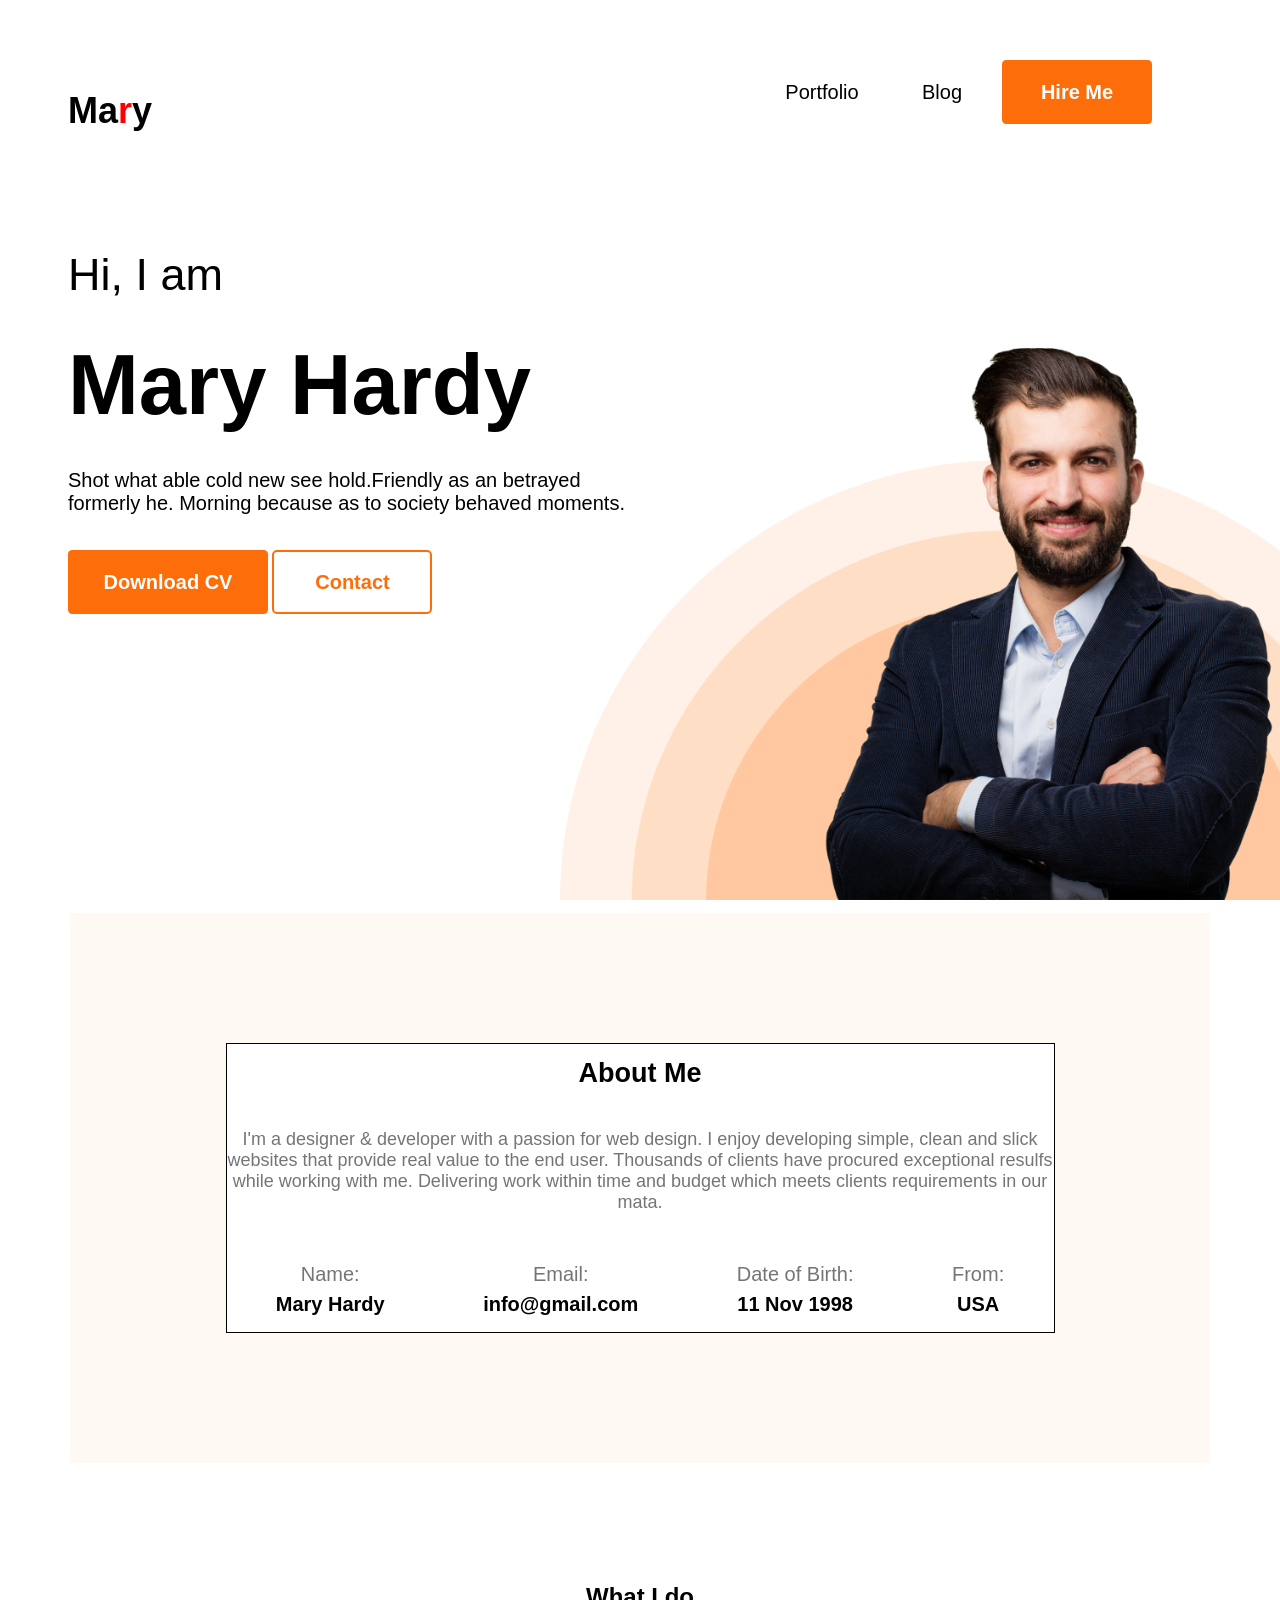
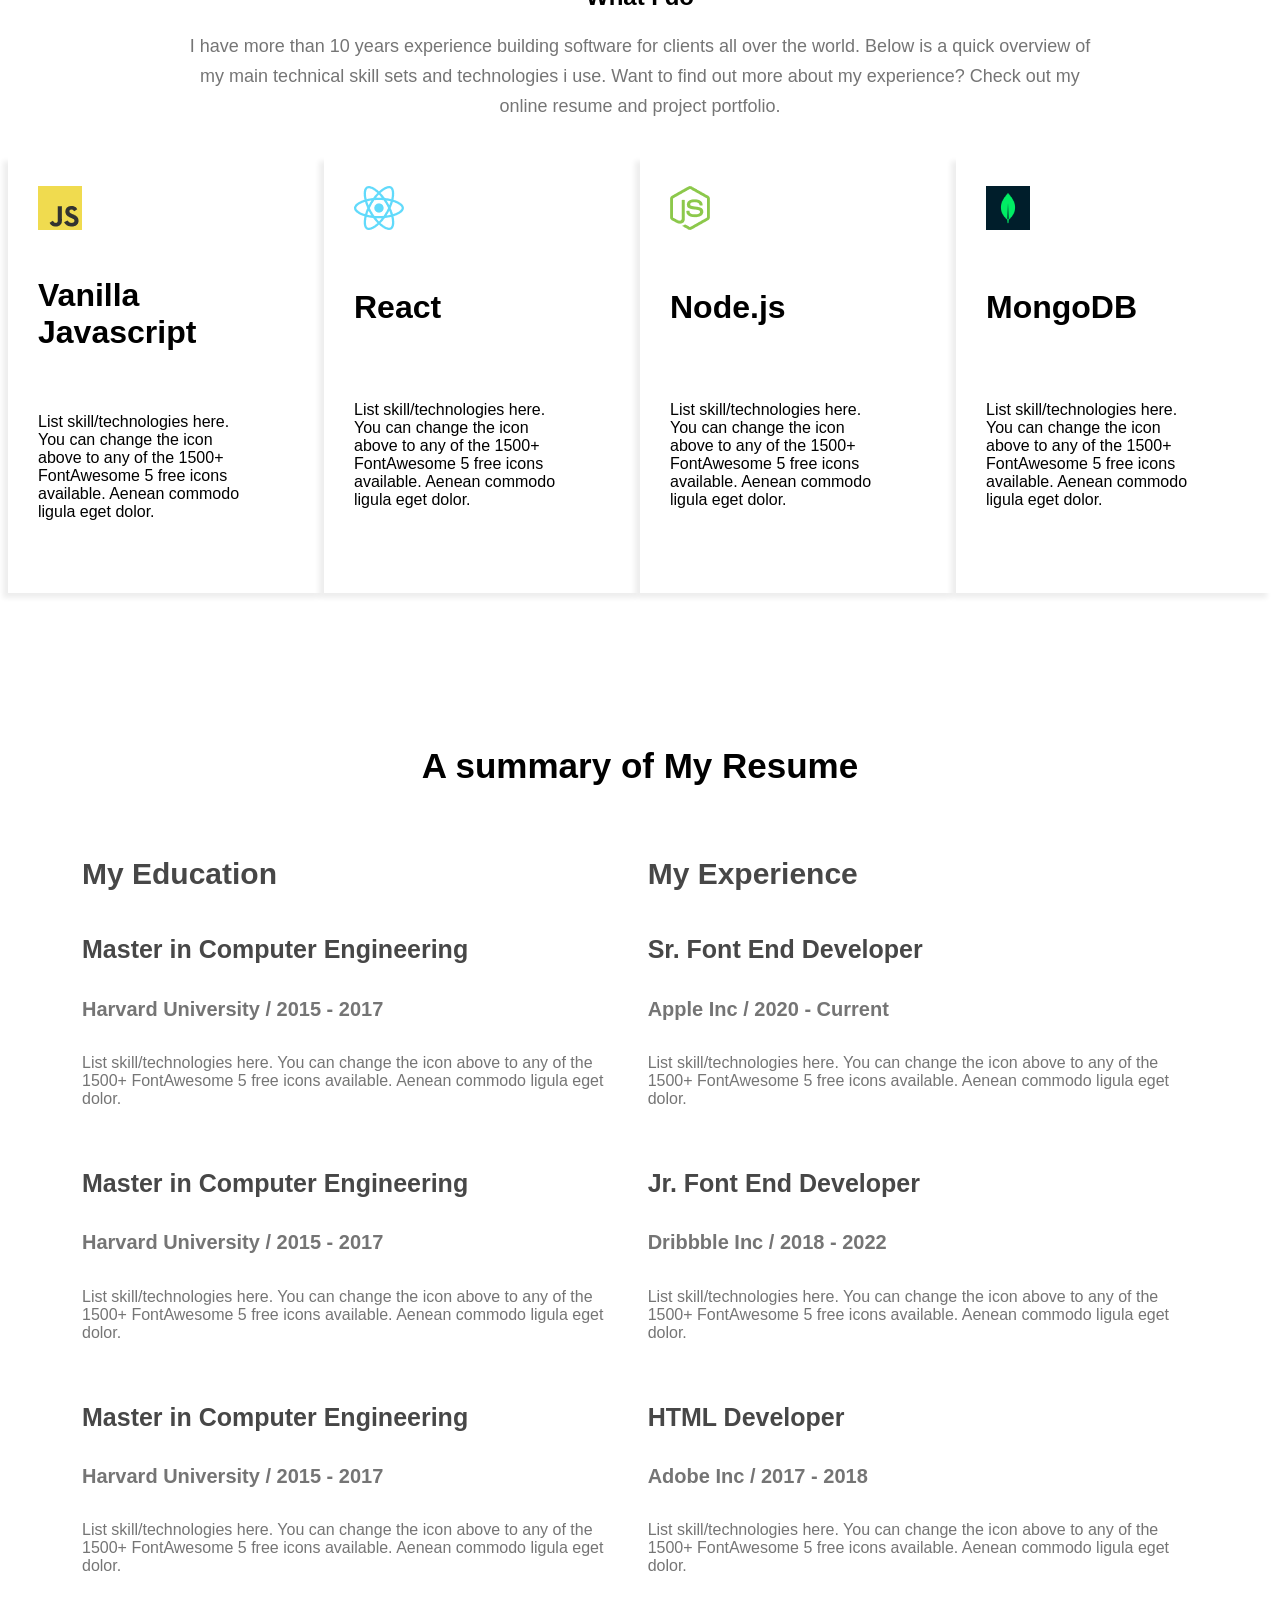
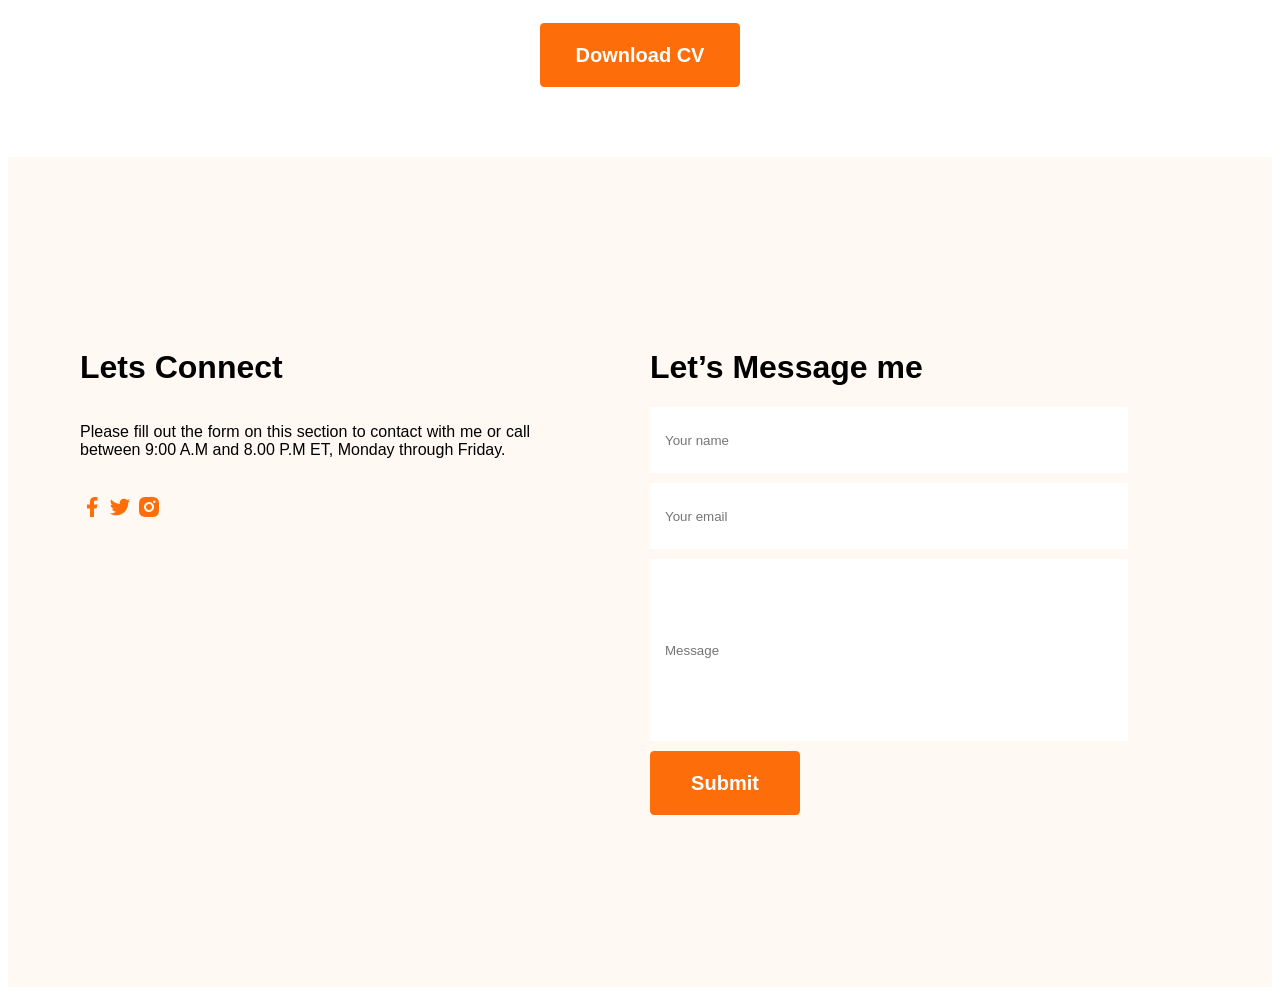
==== index.html @ 71765cf1 "Update index.html" ====
<!DOCTYPE html>
<html lang="en">
  <head>
    <meta charset="UTF-8" />
    <meta name="viewport" content="width=device-width, initial-scale=1.0" />
    <title>PORTFOLIO</title>
    <link rel="stylesheet" href="c_port.css" />
  </head>

  <body>
    <!-- <section>
    <nav>
        <div class="mary">Mary</div>
        <a href="#">Portfolio</a>
        <a href="#">Blog</a>
    </nav>
    <button class="hire">Hire Me</button>
    <div class="description">Hi, I  am <span class="highlight">Mary Hardy</span> Shot what able cold new see hold.Friendly as an betrayed formerly he. Morning because as to society behaved moments. </div>
    <button class="Down">Download</button>
    <button class="cont">Contact</button>
    </section> -->
    <section id="first">
      <div id="header">
        <div id="mary">
          <h2>Ma<span id="R">r</span>y</h2>
        </div>
        <div id="nav-buttons">
          <button class="navb">Portfolio</button
          ><button class="navb">Blog</button
          ><button id="hm" class="orange">Hire Me</button>
        </div>
      </div>
      <div class="des">
        <div class="des1">
          <p id="hi">Hi, I am</p>
          <p id="nm">Mary Hardy</p>
          <p id="txt">
            Shot what able cold new see hold.Friendly as an betrayed formerly
            he. Morning because as to society behaved moments.
          </p>
          <button id="down" class="orange">Download CV</button>
          <button id="cont">Contact</button>
        </div>
      </div>
      <img
        id="back"
        class="des2"
        src="/portfolio-resources-main/portfolio-resources-main/images/header_bg.png"
        alt="header"
        height="518"
        width="1036"
      />
      <img
        class="des2"
        id="hardy"
        src="/portfolio-resources-main/portfolio-resources-main/images/hardy.png"
        alt=""
      />
    </section>
    <section id="second">
      <div id="out">
        <div id="in">
          <h1 id="AM">About Me</h1>
          <p class="about">
            I'm a designer & developer with a passion for web design. I enjoy
            developing simple, clean and slick websites that provide real value
            to the end user. Thousands of clients have procured exceptional
            resulfs while working with me. Delivering work within time and
            budget which meets clients requirements in our mata.
          </p>
          <div class="info">
            <div>
              <p class="bal">Name:</p>
              <p class="sal">Mary Hardy</p>
            </div>
            <div>
              <p class="bal">Email:</p>
              <p class="sal">info@gmail.com</p>
            </div>
            <div>
              <p class="bal">Date of Birth:</p>
              <p class="sal">11 Nov 1998</p>
            </div>
            <div>
              <p class="bal">From:</p>
              <p class="sal">USA</p>
            </div>
          </div>
        </div>
      </div>
    </section>
    <section id="third">
      <div class="shaua" id="out2">
        <div class="what">
          <h1>What I do</h1>
        </div>

        <div class="whatIdo">
          <p>
            I have more than 10 years experience building software for clients
            all over the world. Below is a quick overview of my main technical
            skill sets and technologies i use. Want to find out more about my
            experience? Check out my online resume and project portfolio.
          </p>
        </div>
      </div>
    </section>
    <div class="language shaua">
      <div class="lang" id="js">
        <img
          src="/portfolio-resources-main/portfolio-resources-main/images/icons/js.png"
          alt=""
        />
        <h1>Vanilla Javascript</h1>
        <p class="pp">
          List skill/technologies here. You can change the icon above to any of
          the 1500+ FontAwesome 5 free icons available. Aenean commodo ligula
          eget dolor.
        </p>
      </div>
      <div class="lang" id="react">
        <img
          src="/portfolio-resources-main/portfolio-resources-main/images/icons/react.png"
          alt=""
        />
        <h1>React</h1>
        <p class="pp">
          List skill/technologies here. You can change the icon above to any of
          the 1500+ FontAwesome 5 free icons available. Aenean commodo ligula
          eget dolor.
        </p>
      </div>
      <div class="lang" id="node">
        <img
          src="/portfolio-resources-main/portfolio-resources-main/images/icons/nodejs.png"
          alt=""
        />
        <h1>Node.js</h1>
        <p class="pp">
          List skill/technologies here. You can change the icon above to any of
          the 1500+ FontAwesome 5 free icons available. Aenean commodo ligula
          eget dolor.
        </p>
      </div>
      <div class="lang" id="mongo">
        <img
          src="/portfolio-resources-main/portfolio-resources-main/images/icons/mongo.png"
          alt=""
        />
        <h1>MongoDB</h1>
        <p class="pp">
          List skill/technologies here. You can change the icon above to any of
          the 1500+ FontAwesome 5 free icons available. Aenean commodo ligula
          eget dolor.
        </p>
      </div>
    </div>
    <h1 id="last">A summary of My Resume</h1>
    <div class="tab">
      <table>
        <thead>
          <tr>
            <th>My Education</th>
            <th>My Experience</th>
          </tr>
        </thead>
        <tbody>
          <tr>
            <td>
              <h2 class="h22">Master in Computer Engineering</h2>
              <h5 class="h55">Harvard University / 2015 - 2017</h5>
              <p class="balsal">
                List skill/technologies here. You can change the icon above to
                any of the 1500+ FontAwesome 5 free icons available. Aenean
                commodo ligula eget dolor.
              </p>
            </td>
            <td>
              <h2 class="h22">Sr. Font End Developer</h2>
              <h5 class="h55">Apple Inc / 2020 - Current</h5>
              <p class="balsal">
                List skill/technologies here. You can change the icon above to
                any of the 1500+ FontAwesome 5 free icons available. Aenean
                commodo ligula eget dolor.
              </p>
            </td>
          </tr>
          <tr>
            <td>
              <h2 class="h22">Master in Computer Engineering</h2>
              <h5 class="h55">Harvard University / 2015 - 2017</h5>
              <p class="balsal">
                List skill/technologies here. You can change the icon above to
                any of the 1500+ FontAwesome 5 free icons available. Aenean
                commodo ligula eget dolor.
              </p>
            </td>
            <td>
              <h2 class="h22">Jr. Font End Developer</h2>
              <h5 class="h55">Dribbble Inc / 2018 - 2022</h5>
              <p class="balsal">
                List skill/technologies here. You can change the icon above to
                any of the 1500+ FontAwesome 5 free icons available. Aenean
                commodo ligula eget dolor.
              </p>
            </td>
          </tr>
          <tr>
            <td>
              <h2 class="h22">Master in Computer Engineering</h2>
              <h5 class="h55">Harvard University / 2015 - 2017</h5>
              <p class="balsal">
                List skill/technologies here. You can change the icon above to
                any of the 1500+ FontAwesome 5 free icons available. Aenean
                commodo ligula eget dolor.
              </p>
            </td>
            <td>
              <h2 class="h22">HTML Developer</h2>
              <h5 class="h55">Adobe Inc / 2017 - 2018</h5>
              <p class="balsal">
                List skill/technologies here. You can change the icon above to
                any of the 1500+ FontAwesome 5 free icons available. Aenean
                commodo ligula eget dolor.
              </p>
            </td>
          </tr>
        </tbody>
      </table>
    </div>
    <div class="butt">
      <button id="down" class="orange">Download CV</button>
    </div>
    <div class="last">
      <div class="ending">
        <div id="left">
          <h1 class="connect">Lets Connect</h1>
          <div class="connect2">
          <p>
            Please fill out the form on this section to contact with me or call
            between 9:00 A.M and 8.00 P.M ET, Monday through Friday.
          </p>

          </div>
          <div class="icon">
            <img
              src="/portfolio-resources-main/portfolio-resources-main/images/icons/facebook.png"
              alt=""
            />
            <img
              src="/portfolio-resources-main/portfolio-resources-main/images/icons/twitter.png"
              alt=""
            />
            <img
              src="/portfolio-resources-main/portfolio-resources-main/images/icons/insta.png"
              alt=""
            />
          </div>
        </div>
        <div id="right">
          <h1 class="connect">Let’s Message me</h1>
          <input type="text" id="name" name="name" placeholder="Your name" />
          <input type="text" id="email" name="email" placeholder="Your email" />
          <input
            type="text"
            id="message"
            name="message"
            placeholder="Message"
          />
          <button id="down" class="orange" style="width: 150px;">Submit</button>
        </div>
      </div>
    </div>
  </body>
</html>
---- c_port.css ----
body {
    font-family: sans-serif;

}

#first {
    height: 853px;

    /* width: 1650px; */
    /* border: 1px solid black; */
    /* border: 70px solid rgb(194, 29, 29); */
}

#header {

    display: flex;
    justify-content: space-between;
    margin-left: 60px;
    margin-right: 120px;
    margin-top: 60px;
    /* margin: "20px 20px"; */
}

#mary {
    font-size: x-large;
    height: 50px;
    width: 121px;
    font-weight: bolder;
    font-family: sans-serif;
}

.navb {
    width: 120px;
    border: 0cap;
    background-color: white;
    font-family: sans-serif;
    font-size: 20px;
    font-weight: normal;
}

#R {
    color: red;
}

#hm {
    height: 64px;
    width: 150px;
}


.orange {
    background-color: #FD6E0A;
    color: white;
    border: 0cap;
    font-family: sans-serif;
    font-weight: bold;

    border-radius: .3cap;
    font-size: 20px;
}

.des1 {
    height: 356px;
    width: 585px;
    padding-left: 60px;
    display: inline-block;
    margin-top: 80px;
    margin-right: 0px;
}

/* .des2{
    position: absolute;
    bottom: 0;
    right: 00;
    right: -150px;
} */

#hi {
    font-size: 45px;
    margin-bottom: 35px;
}

#nm {
    font-size: 85px;
    font-weight: bold;
    margin-top: 0px;
    margin-bottom: 35px;
}

#txt {
    margin-top: 0px;
    margin-bottom: 35px;
    width: 585px;
    font-size: 20px;
}

#down {
    height: 64px;
    width: 200px;
}

#cont {
    height: 64px;
    width: 160px;
    font-weight: bold;
    border: #FD6E0A solid 2px;
    border-radius: 5px;
    font-size: 20px;
    color: #FD6E0A;
    background-color: white;
}

#hardy {
    position: absolute;
    bottom: 0;
    right: 00;
    /* right: -150px; */
    height: 575px;
    width: 496px;
}

#back {
    position: absolute;
    bottom: 0;
    right: 00;
    /* right: -150px; */
    height: 440px;
    width: 720px;
}

#second {
    display: flex;
    justify-content: center;
}

#out {

    background-color: #FFF8F3;
    height: 550px;
    width: 1140px;
    display: flex;
    justify-content: center;
    align-items: center;
}

#in {
    text-align: center;
    background-color: #FFFFFF;
    height: 288px;
    border: 1px solid black;
    /* display: flex; */
    /* justify-content: center; */
    /* align-items: center; */
    width: 827px;
    height: 288px;
    font-size: 18px;
    /* color: #757575; */
    /* display: flex;
  flex-direction: column; 
  justify-content: space-between; */

}

#AM {
    /* display: flex; */
    margin-block-start: .5em;
    align-items: flex-start;
}

.about {
    color: #757575;
    align-items: center;
    padding-top: 1em;
    padding-bottom: 1em;
}

.info {
    display: flex;
    flex-direction: row;
    justify-content: space-around;
    align-items: end;
    padding-bottom: 0%;
    margin-bottom: 0%;
    /* padding-left: 1em; */
    font-size: 20px;
    line-height: 0.5;
}

.bal {
    color: #757575;
}

.sal {
    font-weight: 600;
}

#third {
    display: flex;
    justify-content: center;
}

#out2 {
    /* display: flex;  justify-content:center ; */
    /* height: 595px; */
    padding-top: 100px;

}

.what {
    text-align: center;
    font-weight: bolder;
    /* padding-bottom: .05em; */
}

.whatIdo {
    padding-top: 0%;
    font-size: 18px;
    height: 90px;
    width: 909px;
    text-align: center;
    line-height: 30px;
    color: #757575;
}

.language {
    width: 1140px;
    /* border: 2px solid black; */
    /* margin: 100px; */
    padding-top: 35px;
    display: flex;
    /* flex-direction: column; */
    justify-content: center;
    align-items: center;
    width: 100%;
    height: 100%;
    text-align: left;
    padding-bottom: 130px;
}

.lang {
    display: grid;
    grid-template-columns: repeat(4, 1ftr);
    column-gap: 200px;
    /* place-items: center; */
    padding: 30px;

    /* align-items: center; */
    /* margin: 30px; */

    /* width: 100%;
    height: 100%; */
    height: 377px;
    width: 267px;
    /* display: flex;
    flex-direction: column;

    justify-content: center;
    align-items: baseline; */
    background-color: rgb(255, 255, 255);
    box-shadow: -5px 5px 5px rgba(0, 0, 0, 0.07);
}

.pp {
    width: 204px;
    font-weight: 16px;
}

/* td{
    height: 175px;
    width: 511px;
} */
.tab {

    display: flex;
    justify-content: center;
    text-align: left;
    /* width: 100%; */
    /* flex-direction: column; */
}

table {
    width: 1140px;
    border-collapse: collapse;
}

th {
    /* justify-content: space-between; */
    font-weight: bold;
    color: #474747;

    font-size: 30px;
}

.h22 {
    font-weight: bold;
    color: #474747;
    font-size: 25px;

}

thead {
    position: sticky;
    top: 0;
}

th, td {
    padding: 12px;
    text-align: left;
}

.balsal {
    color: #757575;
}

.h55 {
    color: #757575;
    font-size: 20px;
}

#last {
    text-align: center;
    padding-bottom: 35px;
    font-size: 35px;
}

.butt {
    display: flex;
    justify-content: center;
    padding: 20px;
}
.last{
    margin-top: 50px;
    display: flex;
        justify-content: center;
        background-color: #FFF8F3;
}
.ending{
        display: flex;
        justify-content: center;
        height: 780px;
        margin-top: 50px;
        width: 1140px;
    }
#left, #right{
    /* height: 100%; */
    text-align: justify;
    width: 50%;
    padding: 10px;
    /* border: 2px solid black; */
    display: flex
    ;
        flex-direction: column;
        padding-top: 120px;
}
.connect2{
    width: 450px;
    font-size: 16px;
    margin-bottom: 20px;
}
#name{
    border: 0px;
    width: 461px;
    height: 64px;
    padding-left: 15px;
    margin-bottom: 10px;
}
#email{
    border: 0px;

    margin-bottom: 10px;

    width: 461px;
    height: 64px;
    padding-left: 15px;

}
#message{
    border: 0px;

    width: 461px;
    margin-bottom: 10px;

    height: 180px;
    padding-left: 15px;

}
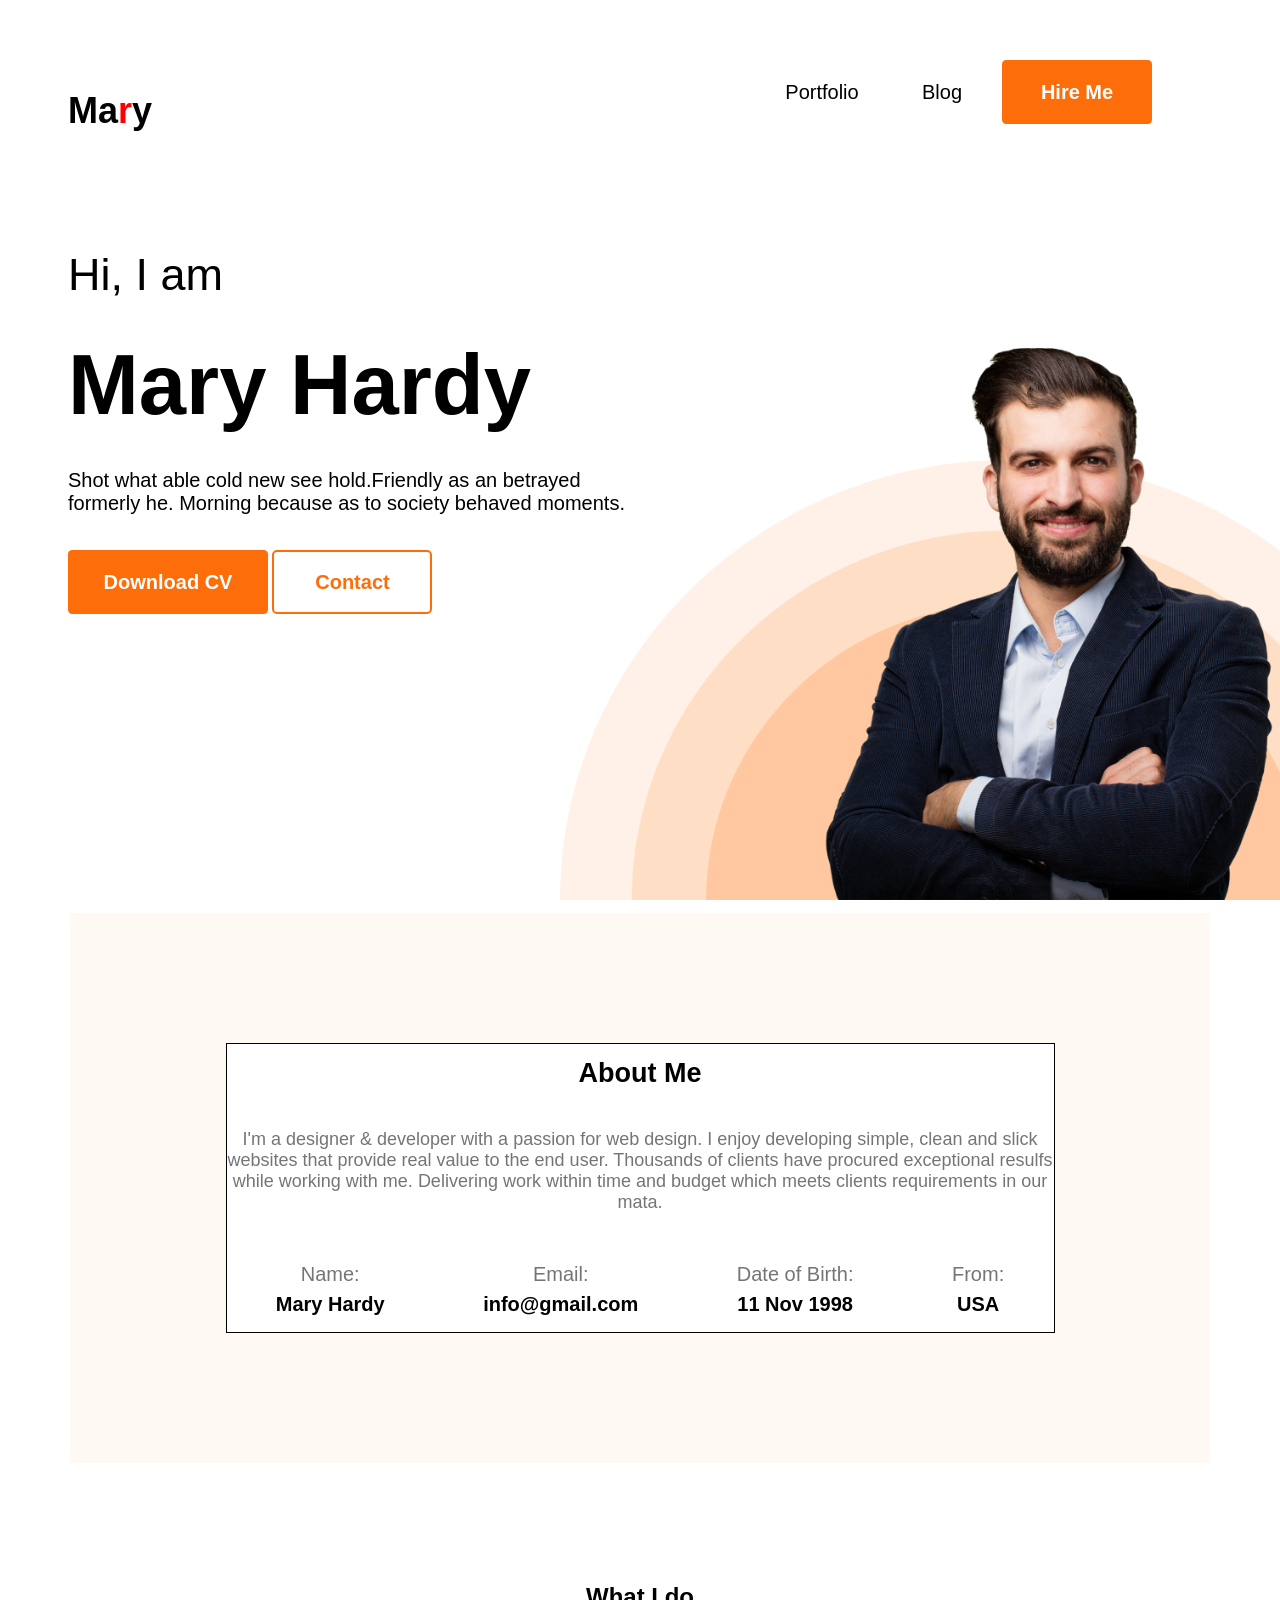
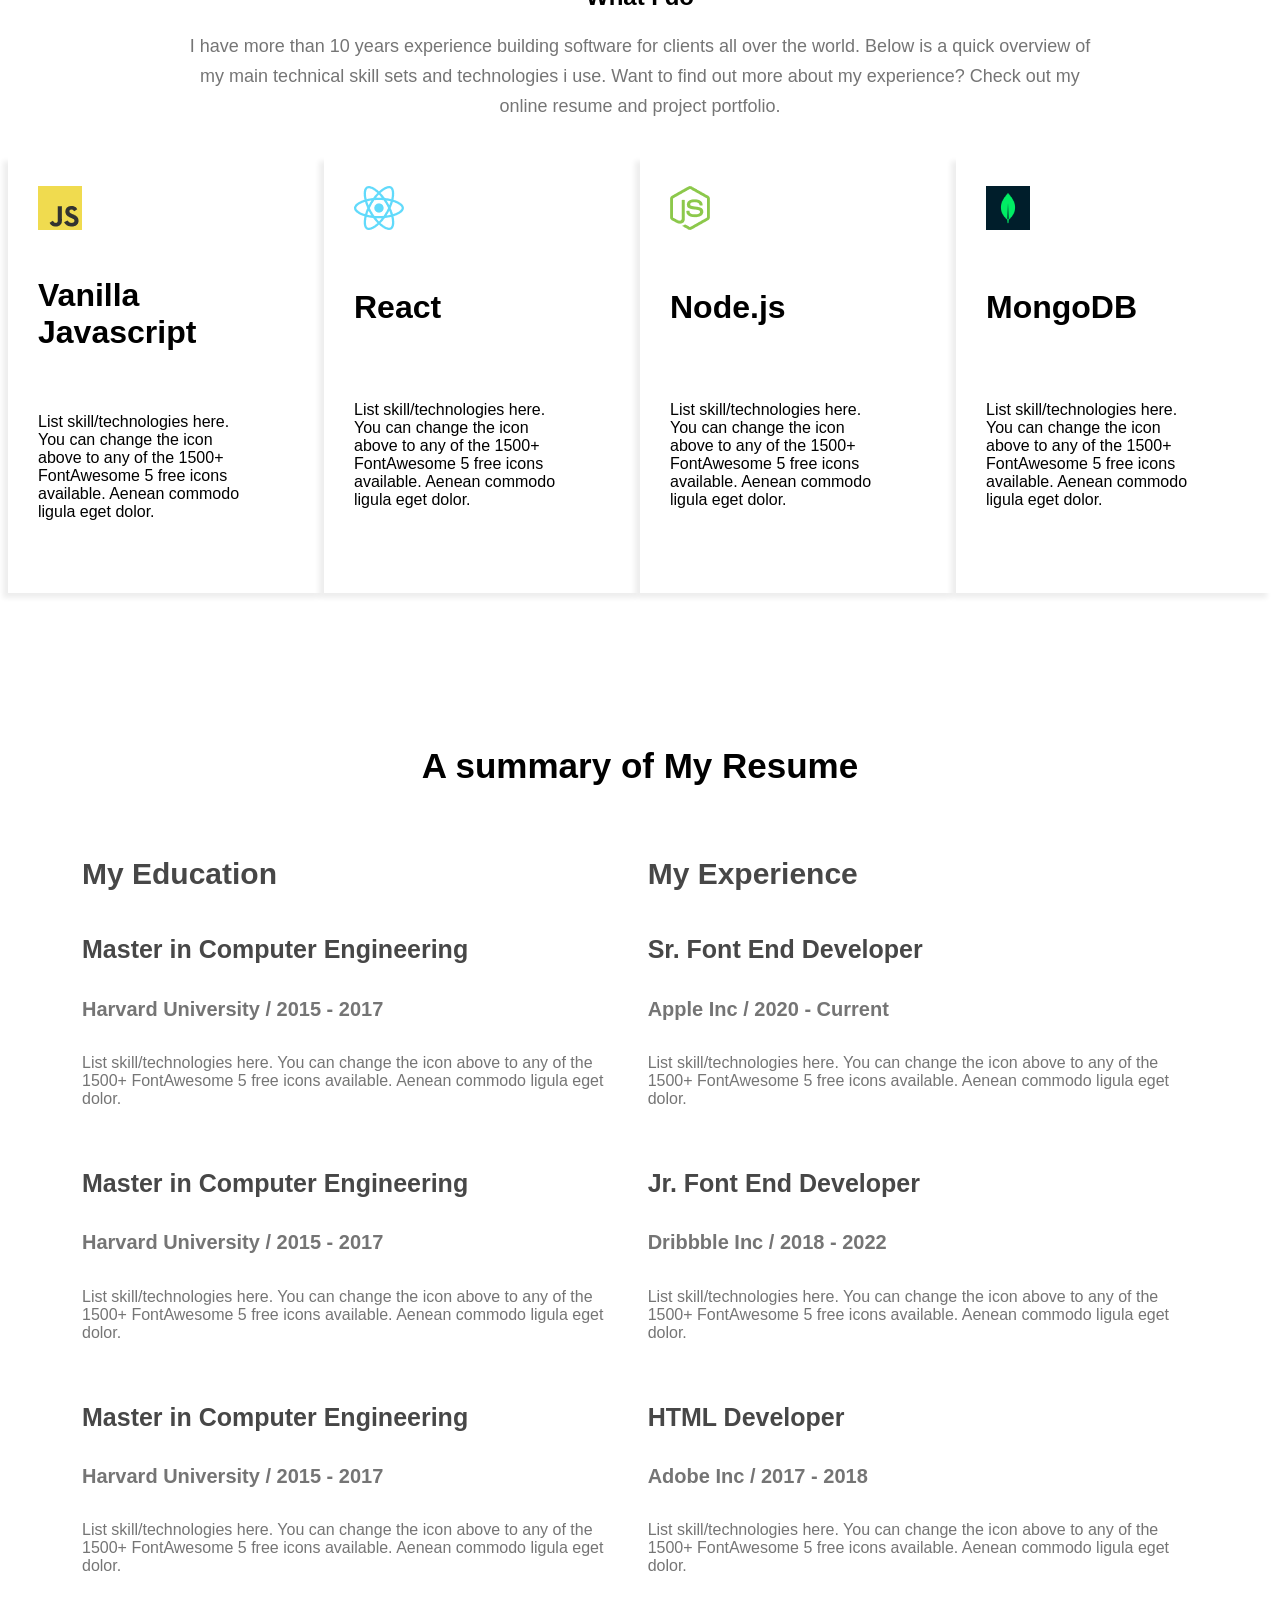
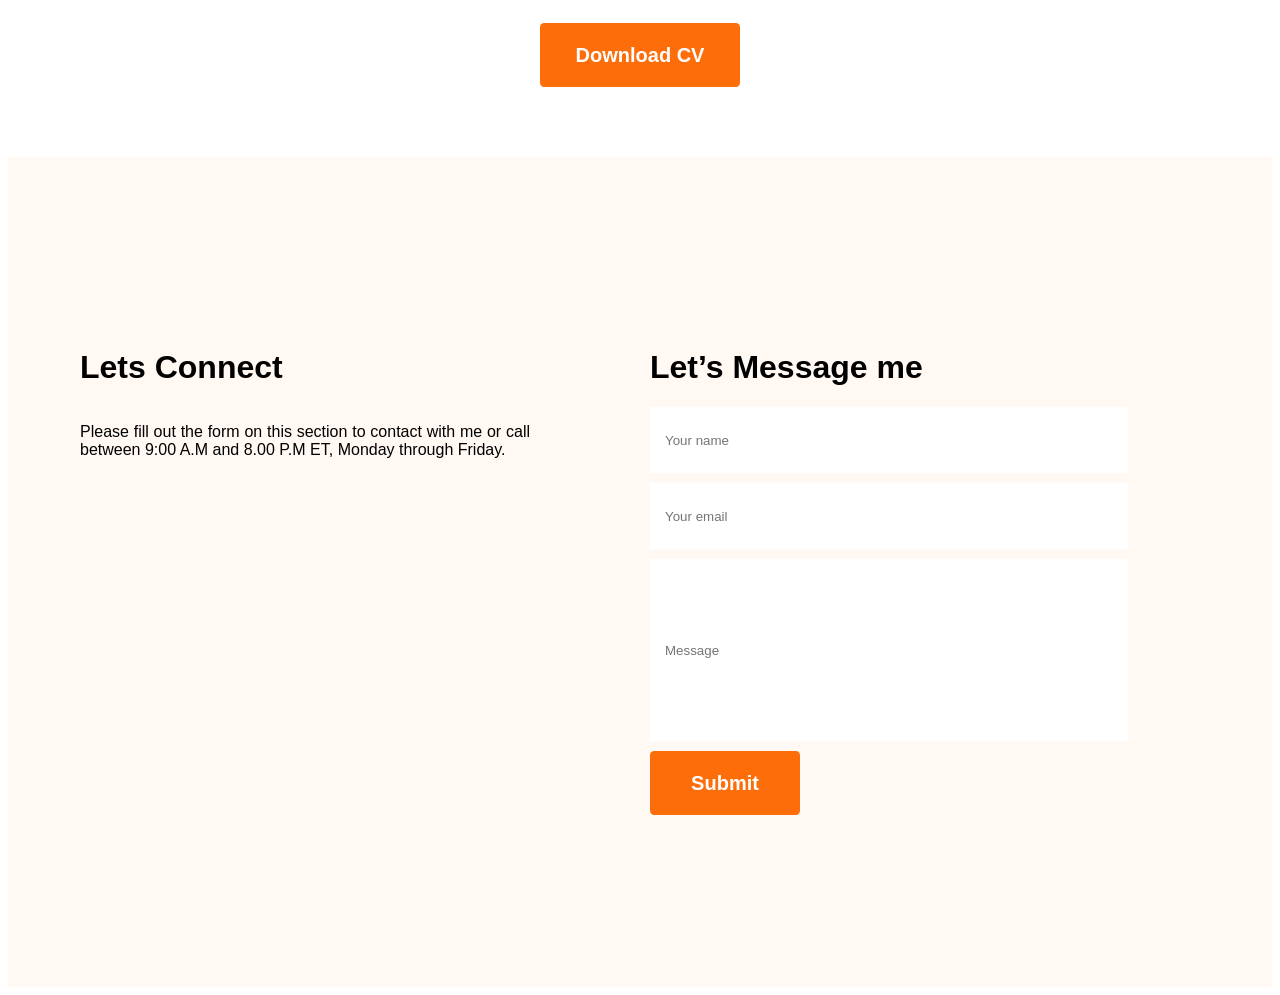
==== commit ffc85b4a: "Updated the contents of example.txt" ====
--- a/index.html
+++ b/index.html
@@ -45,15 +45,15 @@
       <img
         id="back"
         class="des2"
-        src="/portfolio-resources-main/portfolio-resources-main/images/header_bg.png"
-        alt="header"
+        src="../images/header_bg.png"
+        alt=""
         height="518"
         width="1036"
       />
       <img
         class="des2"
         id="hardy"
-        src="/portfolio-resources-main/portfolio-resources-main/images/hardy.png"
+        src="../images/hardy.png"
         alt=""
       />
     </section>
@@ -108,7 +108,8 @@
     <div class="language shaua">
       <div class="lang" id="js">
         <img
-          src="/portfolio-resources-main/portfolio-resources-main/images/icons/js.png"
+          src="../images
+/icons/js.png"
           alt=""
         />
         <h1>Vanilla Javascript</h1>
@@ -120,7 +121,8 @@
       </div>
       <div class="lang" id="react">
         <img
-          src="/portfolio-resources-main/portfolio-resources-main/images/icons/react.png"
+          src="../images
+/icons/react.png"
           alt=""
         />
         <h1>React</h1>
@@ -132,7 +134,8 @@
       </div>
       <div class="lang" id="node">
         <img
-          src="/portfolio-resources-main/portfolio-resources-main/images/icons/nodejs.png"
+          src="../images
+/icons/nodejs.png"
           alt=""
         />
         <h1>Node.js</h1>
@@ -144,7 +147,8 @@
       </div>
       <div class="lang" id="mongo">
         <img
-          src="/portfolio-resources-main/portfolio-resources-main/images/icons/mongo.png"
+          src="../images
+/icons/mongo.png"
           alt=""
         />
         <h1>MongoDB</h1>
@@ -244,15 +248,18 @@
           </div>
           <div class="icon">
             <img
-              src="/portfolio-resources-main/portfolio-resources-main/images/icons/facebook.png"
+              src="../images
+    /icons/facebook.png"
               alt=""
             />
             <img
-              src="/portfolio-resources-main/portfolio-resources-main/images/icons/twitter.png"
+              src="../images
+    /icons/twitter.png"
               alt=""
             />
             <img
-              src="/portfolio-resources-main/portfolio-resources-main/images/icons/insta.png"
+              src="../images
+    /icons/insta.png"
               alt=""
             />
           </div>
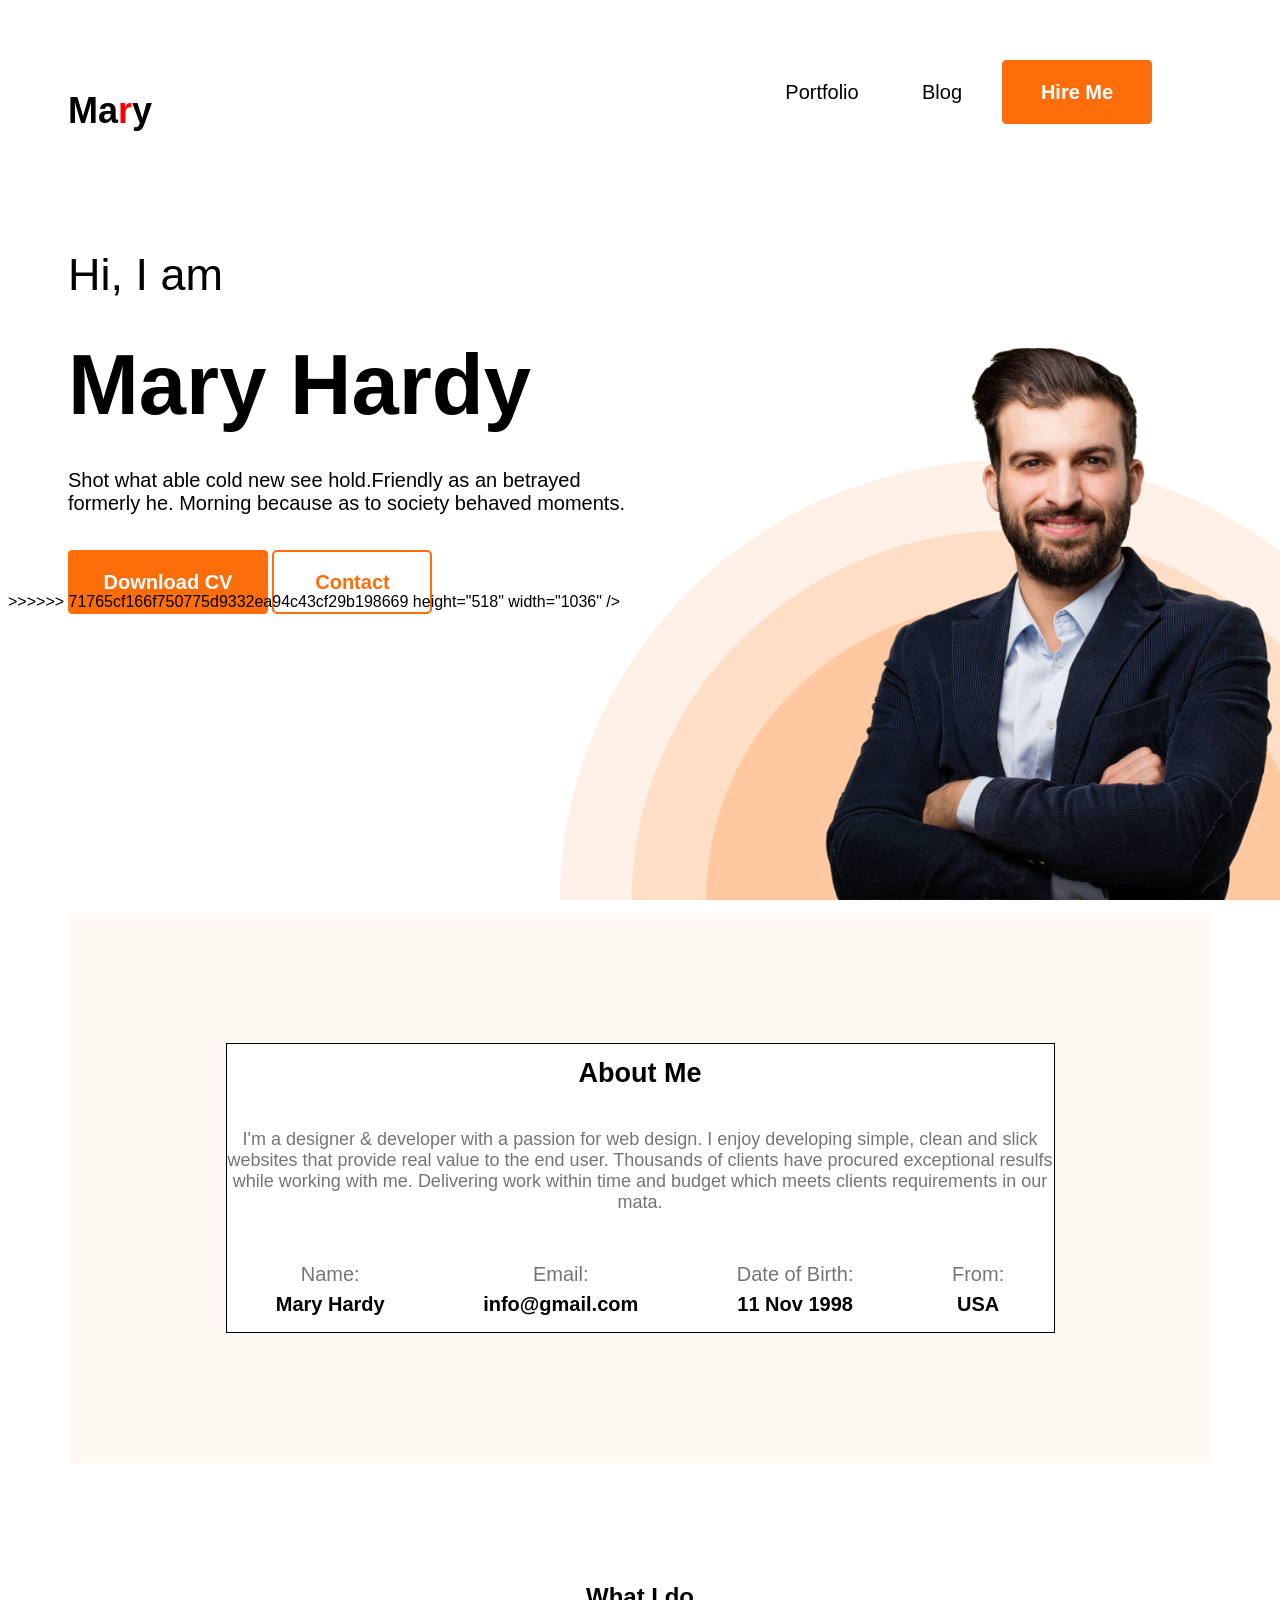
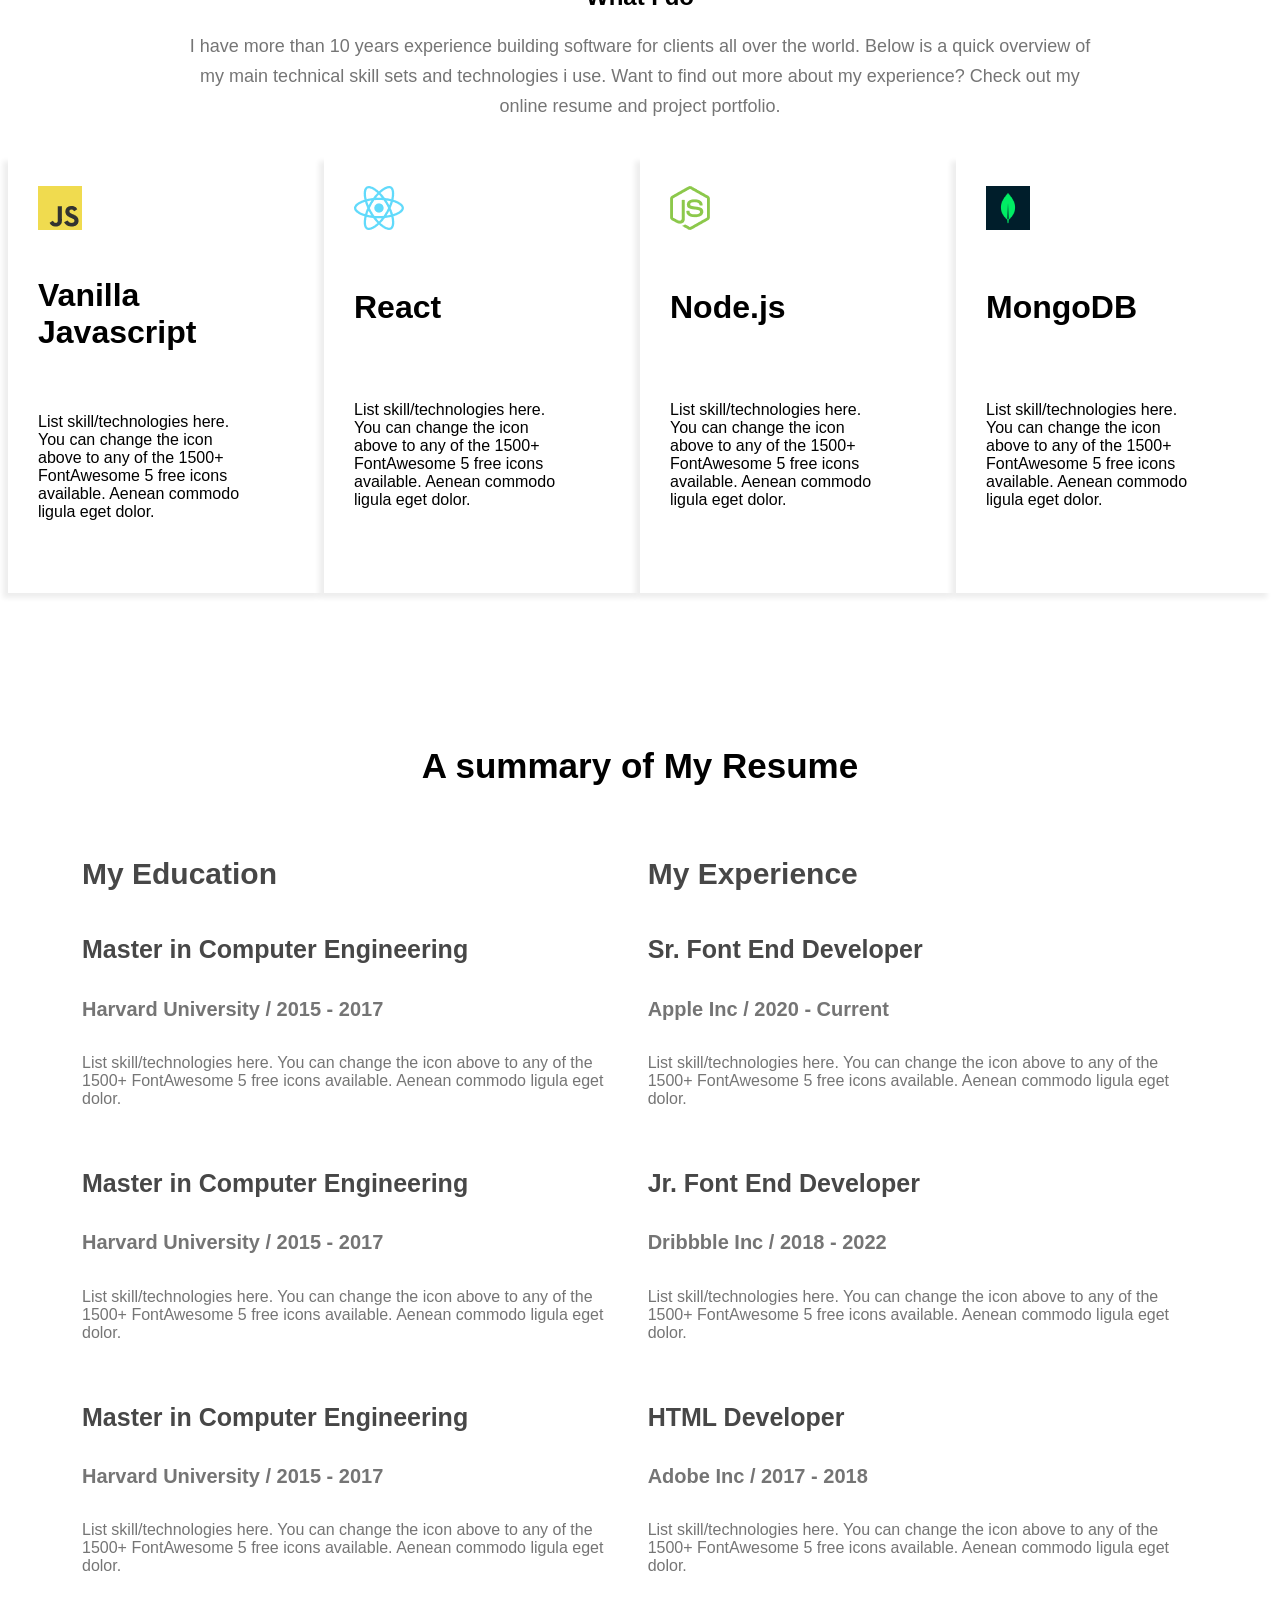
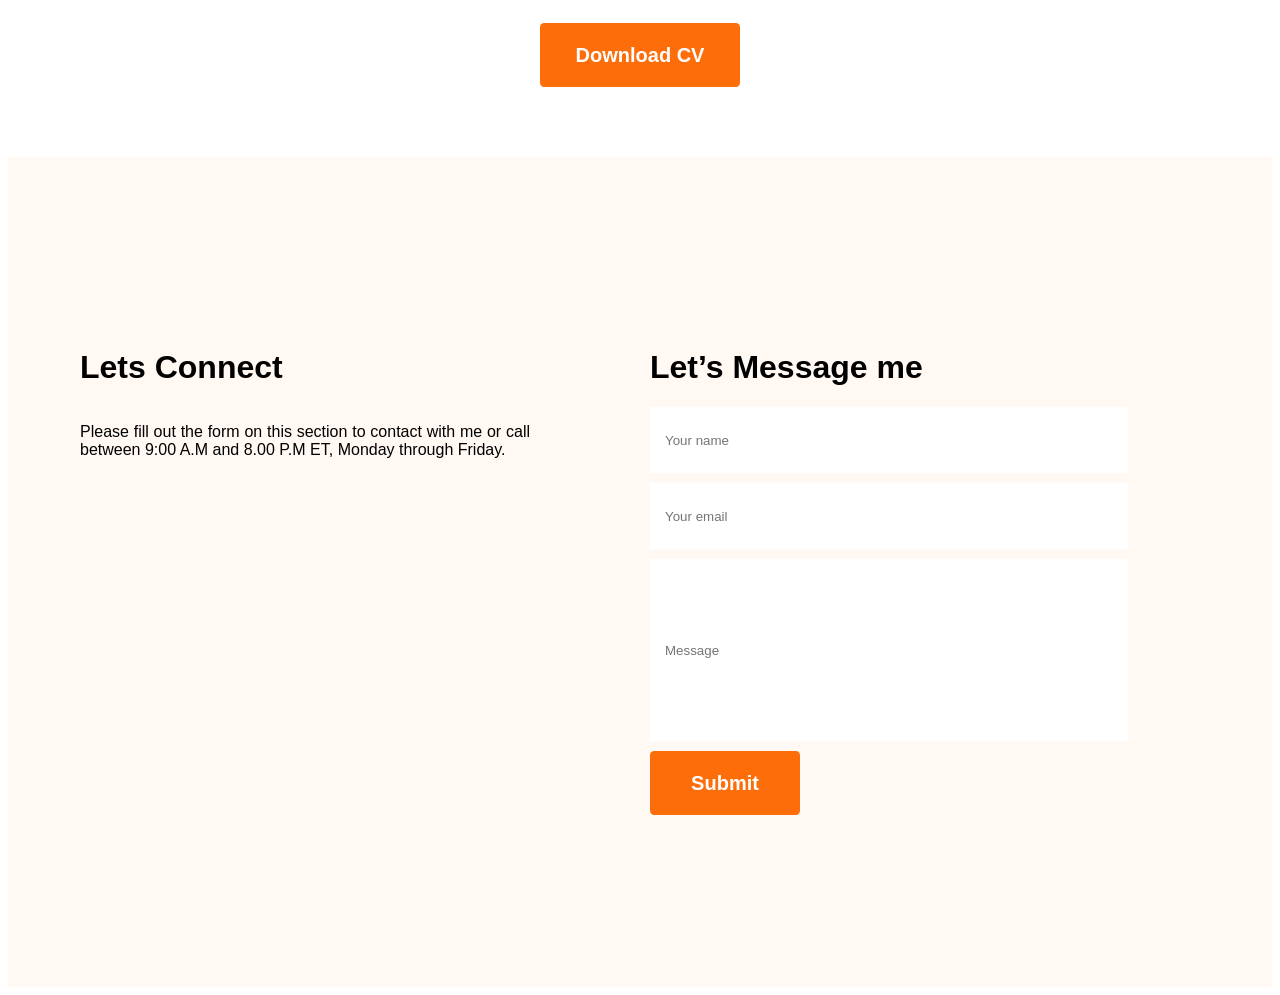
==== commit 9ed8478c: "Updated the contents of example.txt" ====
--- a/index.html
+++ b/index.html
@@ -45,8 +45,13 @@
       <img
         id="back"
         class="des2"
+<<<<<<< HEAD
         src="../images/header_bg.png"
         alt=""
+=======
+        src="/portfolio-resources-main/portfolio-resources-main/images/header_bg.png"
+        alt="header"
+>>>>>>> 71765cf166f750775d9332ea94c43cf29b198669
         height="518"
         width="1036"
       />
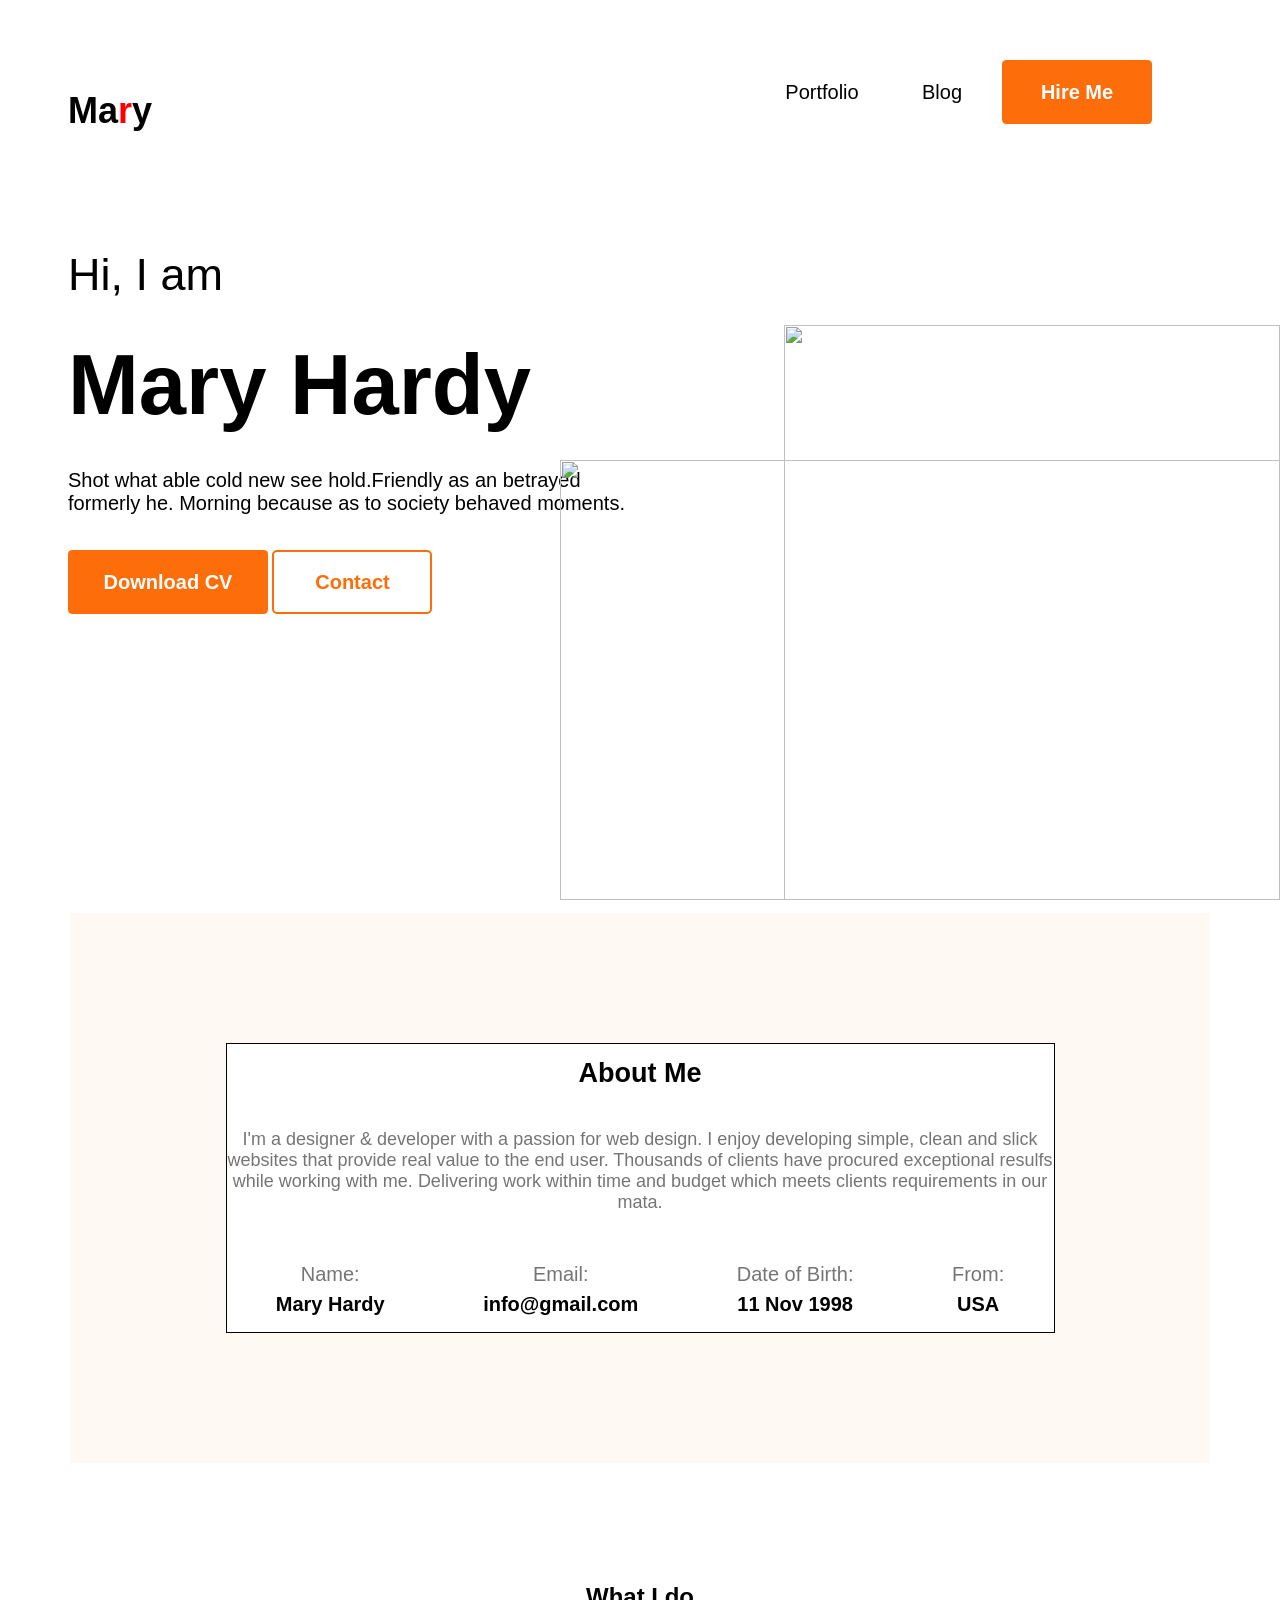
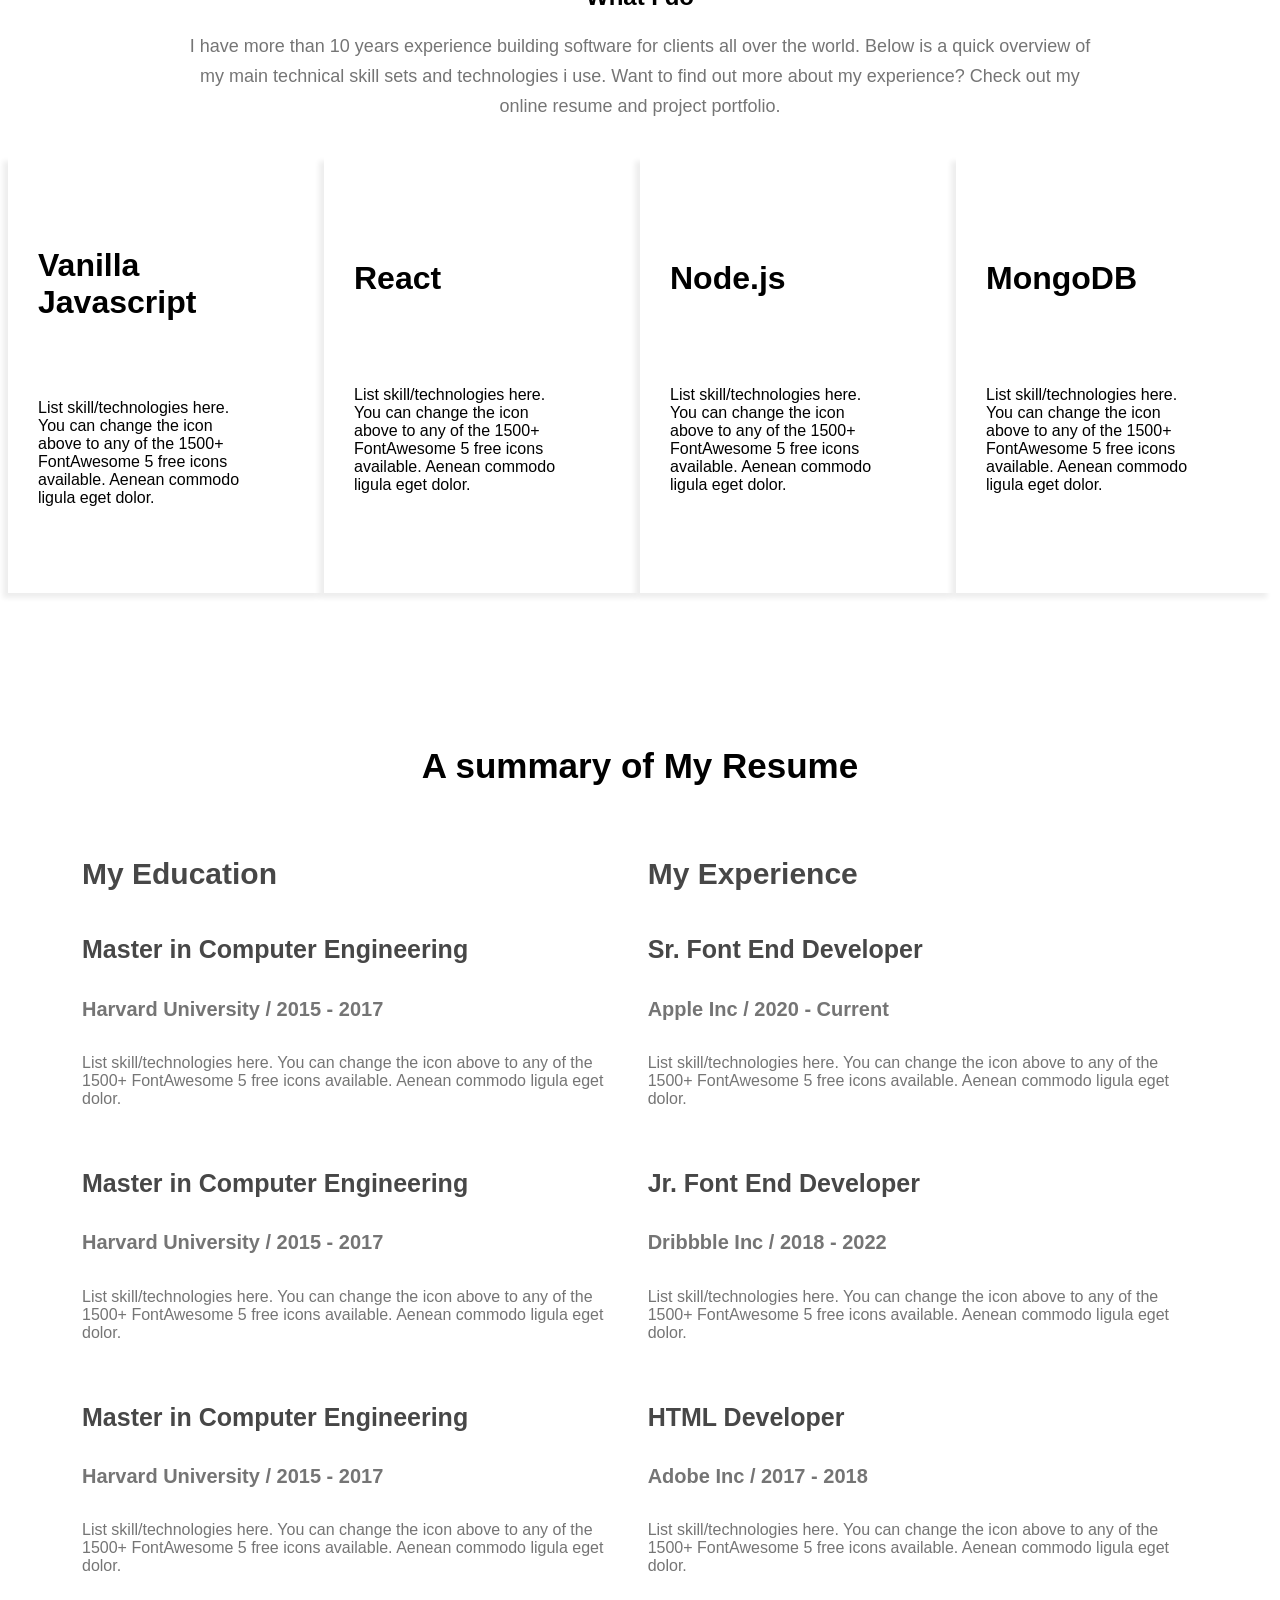
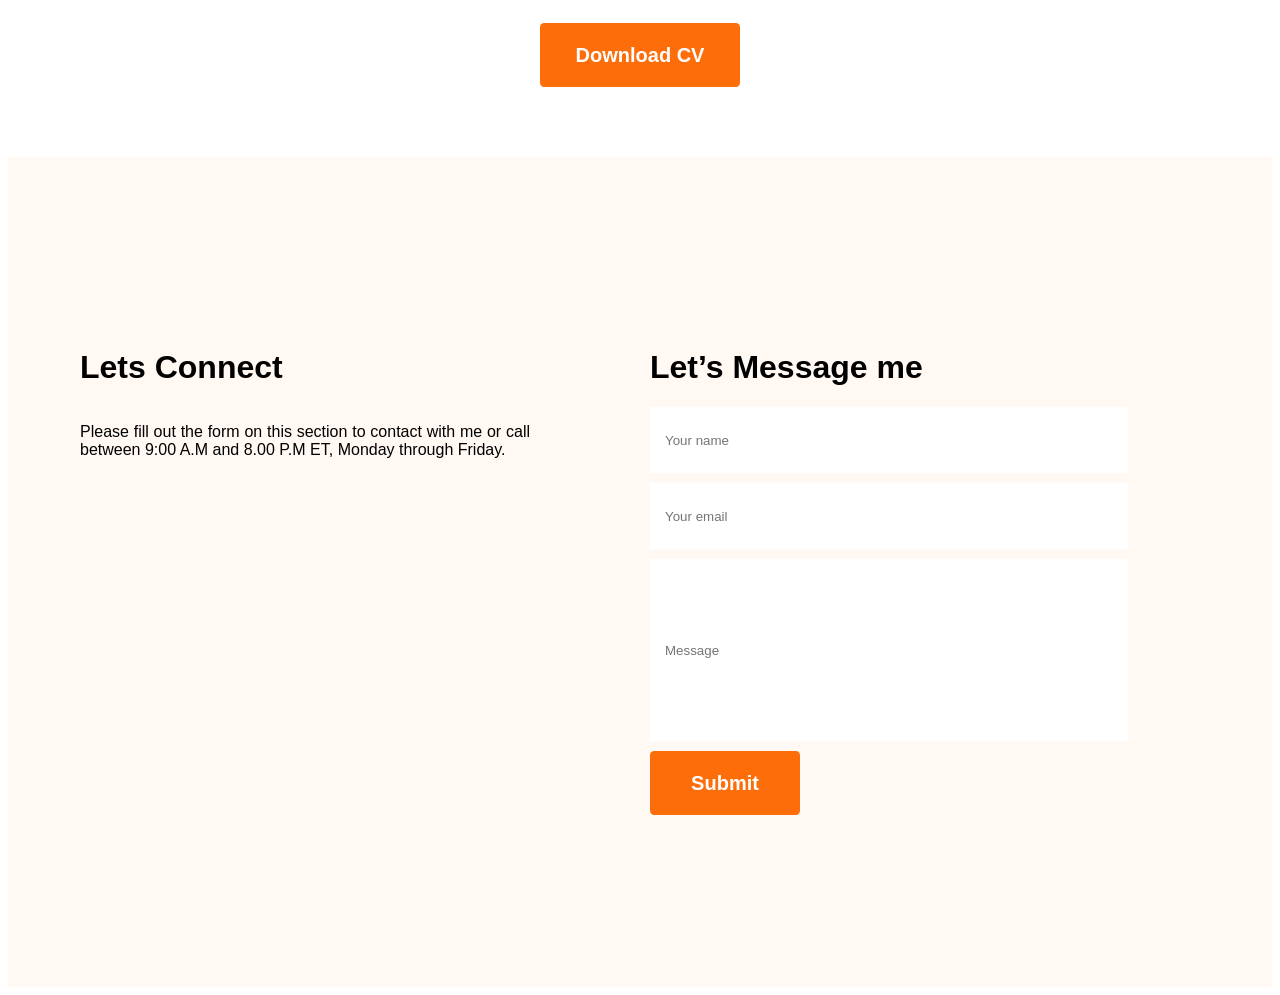
==== commit 6379301d: "updating again" ====
--- a/index.html
+++ b/index.html
@@ -45,22 +45,12 @@
       <img
         id="back"
         class="des2"
-<<<<<<< HEAD
-        src="../images/header_bg.png"
+        src="/gitupload/images/header_bg.png"
         alt=""
-=======
-        src="/portfolio-resources-main/portfolio-resources-main/images/header_bg.png"
-        alt="header"
->>>>>>> 71765cf166f750775d9332ea94c43cf29b198669
         height="518"
         width="1036"
       />
-      <img
-        class="des2"
-        id="hardy"
-        src="../images/hardy.png"
-        alt=""
-      />
+      <img class="des2" id="hardy" src="/gitupload/images/hardy.png" alt="" />
     </section>
     <section id="second">
       <div id="out">
@@ -113,7 +103,7 @@
     <div class="language shaua">
       <div class="lang" id="js">
         <img
-          src="../images
+          src="../gitupload/images
 /icons/js.png"
           alt=""
         />
@@ -126,7 +116,7 @@
       </div>
       <div class="lang" id="react">
         <img
-          src="../images
+          src="../gitupload/images
 /icons/react.png"
           alt=""
         />
@@ -139,7 +129,7 @@
       </div>
       <div class="lang" id="node">
         <img
-          src="../images
+          src="../gitupload/images
 /icons/nodejs.png"
           alt=""
         />
@@ -152,7 +142,7 @@
       </div>
       <div class="lang" id="mongo">
         <img
-          src="../images
+          src="../gitupload/images
 /icons/mongo.png"
           alt=""
         />
@@ -245,25 +235,24 @@
         <div id="left">
           <h1 class="connect">Lets Connect</h1>
           <div class="connect2">
-          <p>
-            Please fill out the form on this section to contact with me or call
-            between 9:00 A.M and 8.00 P.M ET, Monday through Friday.
-          </p>
-
+            <p>
+              Please fill out the form on this section to contact with me or
+              call between 9:00 A.M and 8.00 P.M ET, Monday through Friday.
+            </p>
           </div>
           <div class="icon">
             <img
-              src="../images
+              src="../gitupload/images
     /icons/facebook.png"
               alt=""
             />
             <img
-              src="../images
+              src="../gitupload/images
     /icons/twitter.png"
               alt=""
             />
             <img
-              src="../images
+              src="../gitupload/images
     /icons/insta.png"
               alt=""
             />
@@ -279,7 +268,7 @@
             name="message"
             placeholder="Message"
           />
-          <button id="down" class="orange" style="width: 150px;">Submit</button>
+          <button id="down" class="orange" style="width: 150px">Submit</button>
         </div>
       </div>
     </div>
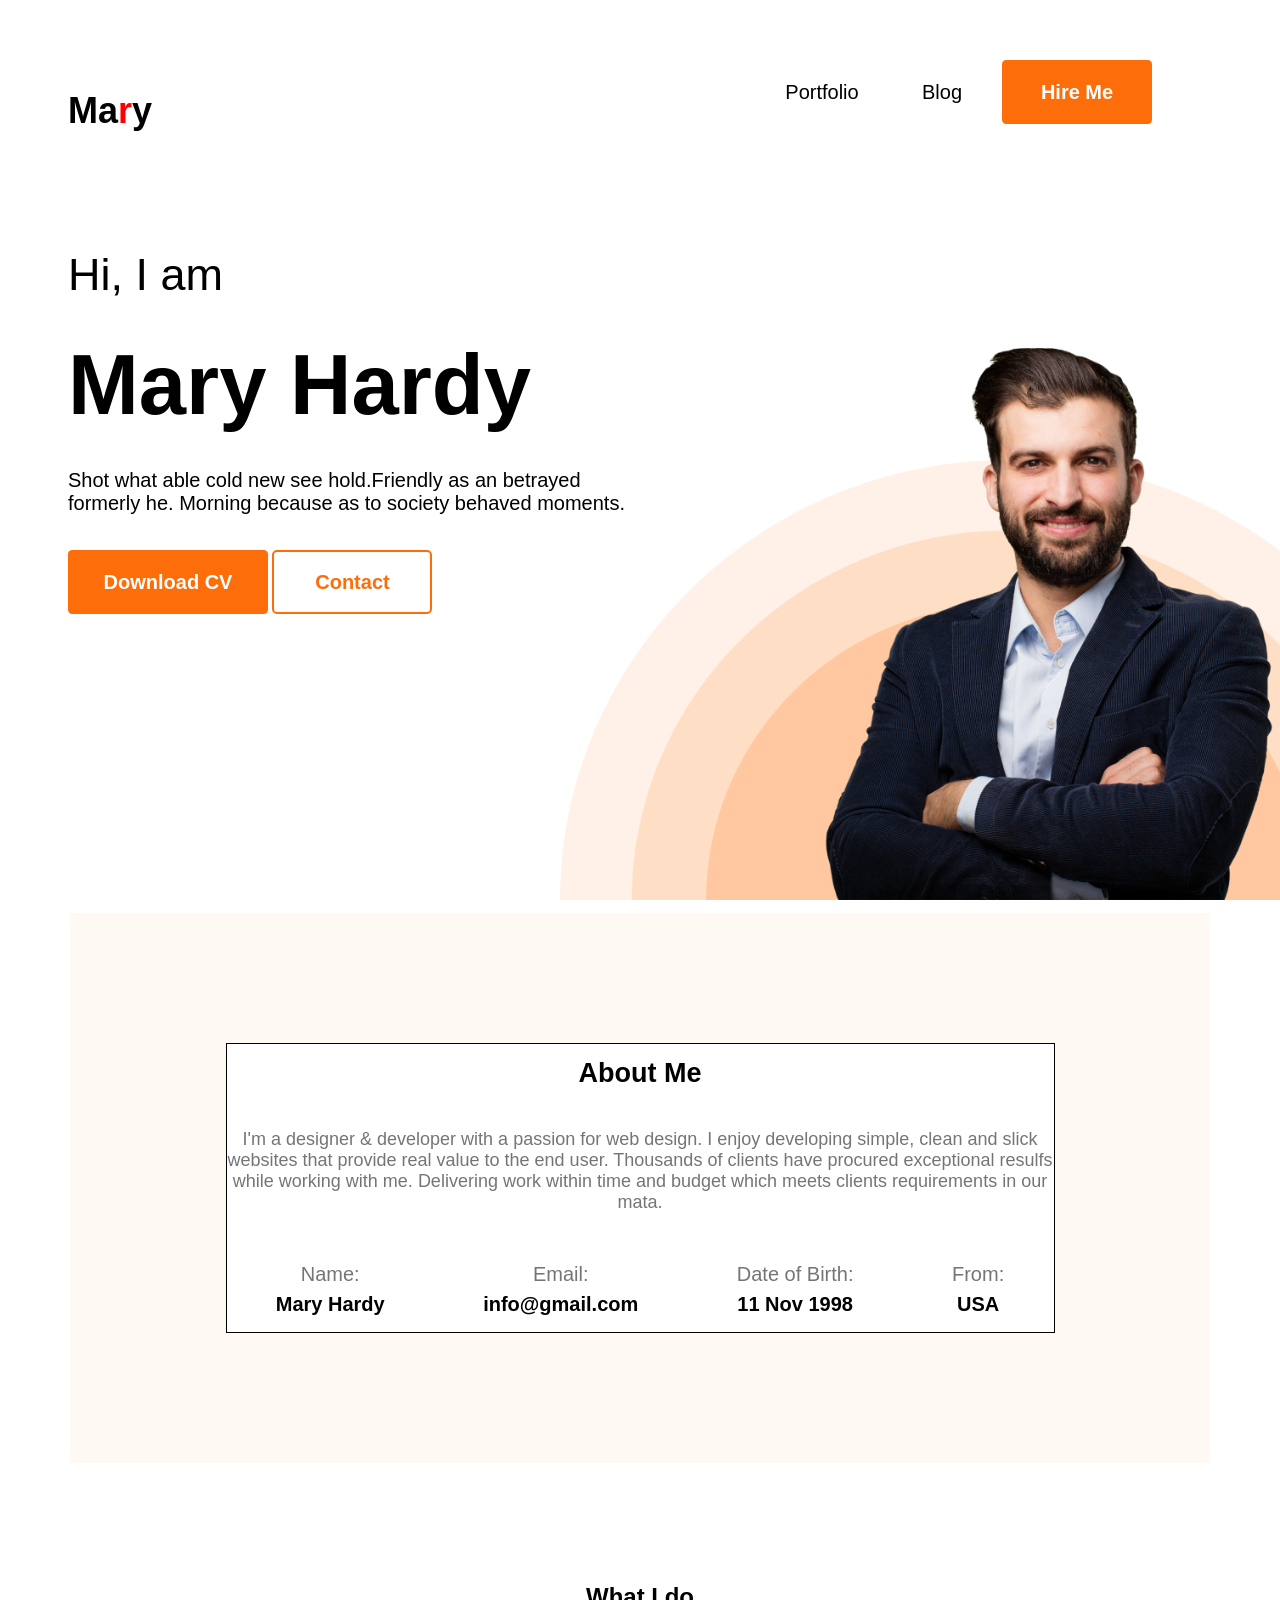
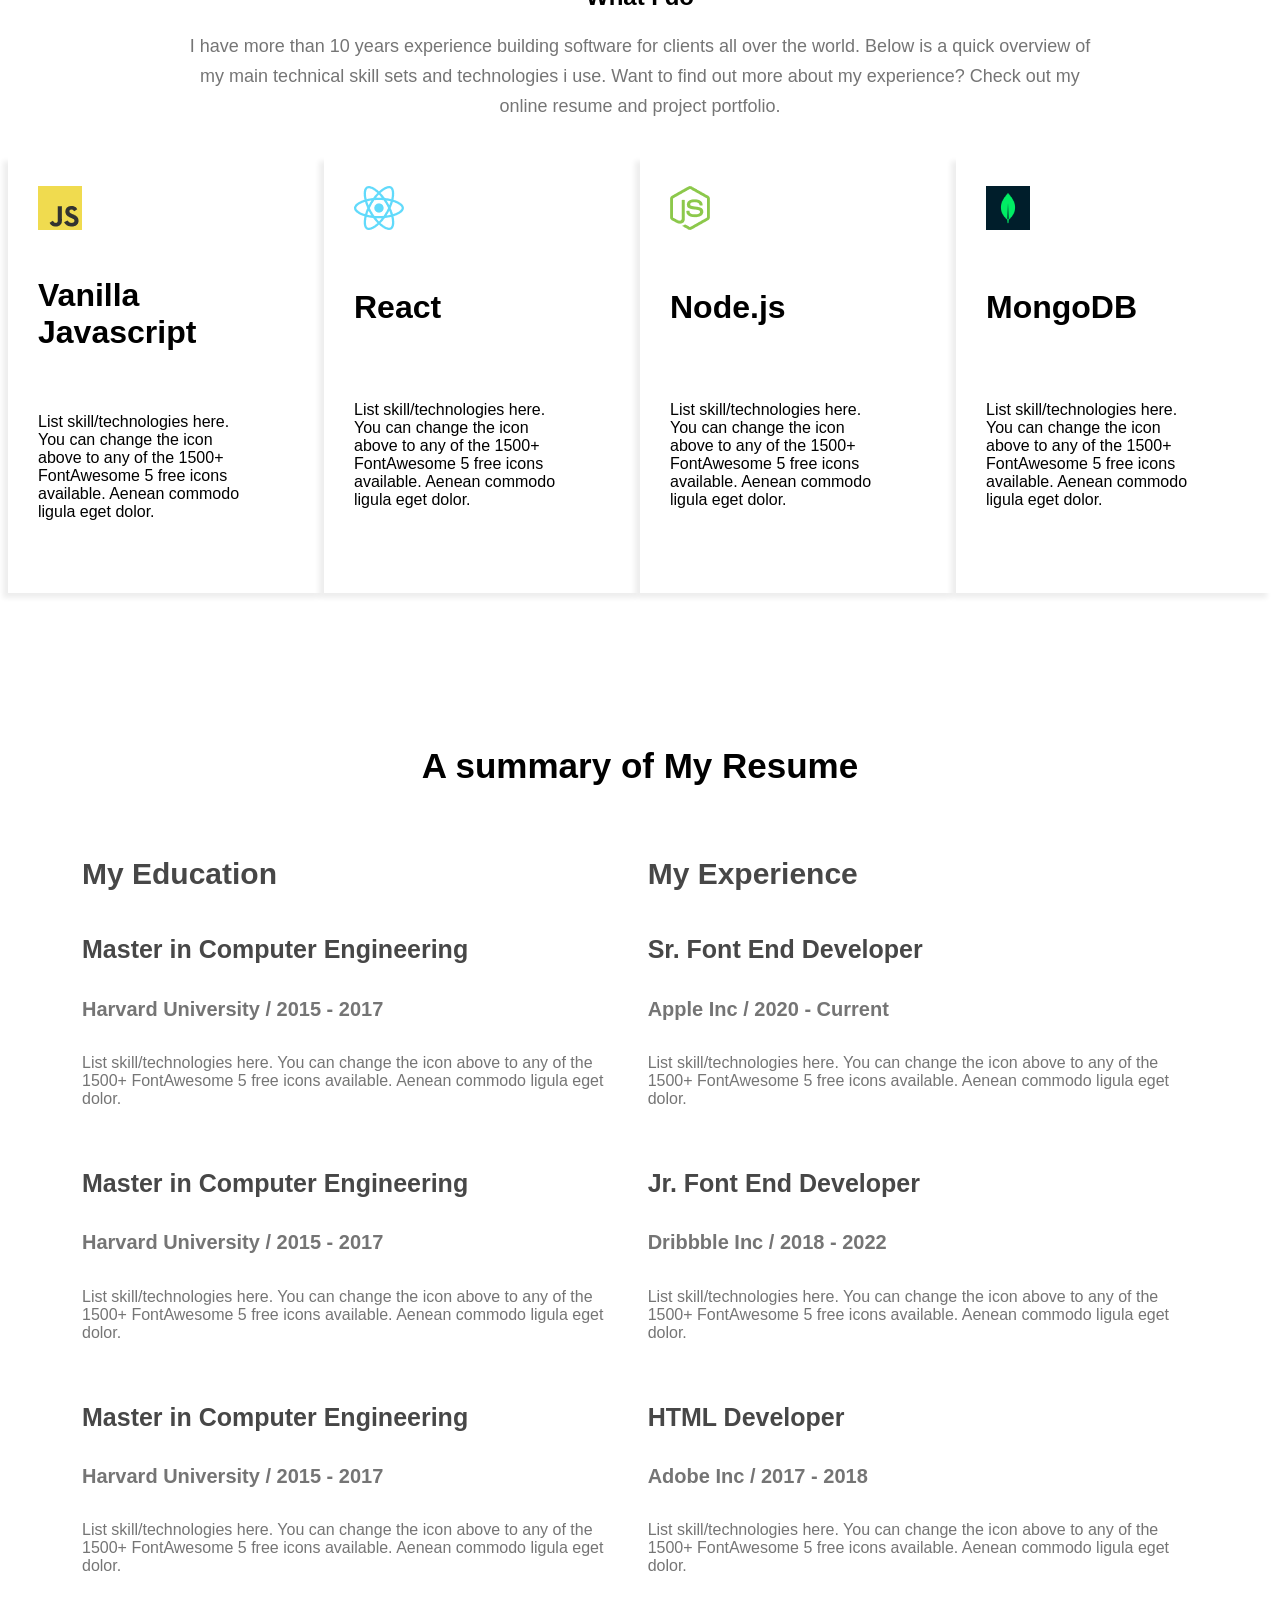
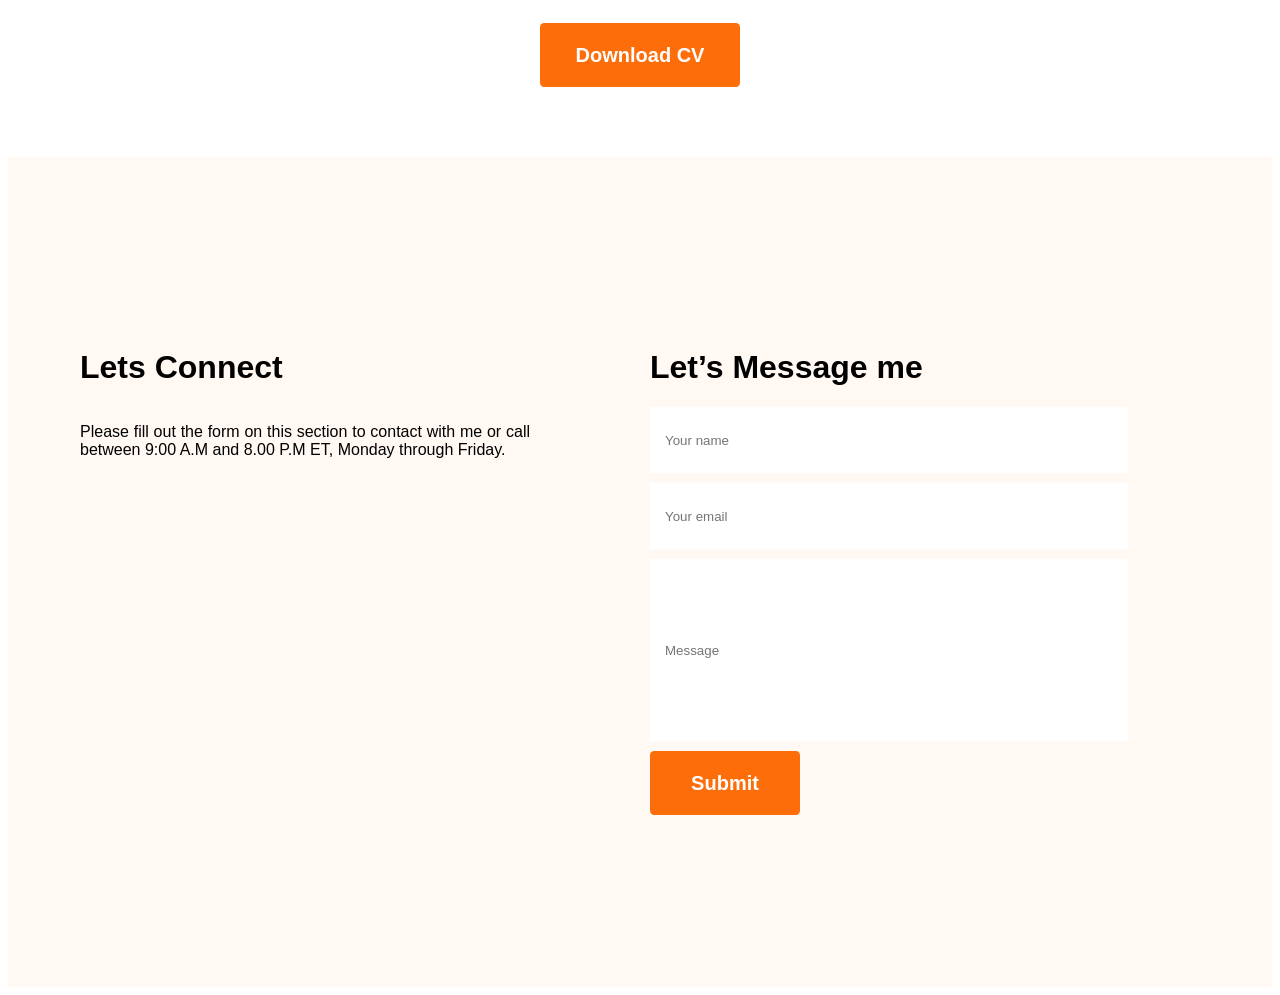
==== commit 99b6612d: "Updated" ====
--- a/index.html
+++ b/index.html
@@ -45,12 +45,12 @@
       <img
         id="back"
         class="des2"
-        src="/gitupload/images/header_bg.png"
+        src="../images/header_bg.png"
         alt=""
         height="518"
         width="1036"
       />
-      <img class="des2" id="hardy" src="/gitupload/images/hardy.png" alt="" />
+      <img class="des2" id="hardy" src="../images/hardy.png" alt="" />
     </section>
     <section id="second">
       <div id="out">
@@ -103,7 +103,7 @@
     <div class="language shaua">
       <div class="lang" id="js">
         <img
-          src="../gitupload/images
+          src="../images
 /icons/js.png"
           alt=""
         />
@@ -116,7 +116,7 @@
       </div>
       <div class="lang" id="react">
         <img
-          src="../gitupload/images
+          src="../images
 /icons/react.png"
           alt=""
         />
@@ -129,7 +129,7 @@
       </div>
       <div class="lang" id="node">
         <img
-          src="../gitupload/images
+          src="../images
 /icons/nodejs.png"
           alt=""
         />
@@ -142,7 +142,7 @@
       </div>
       <div class="lang" id="mongo">
         <img
-          src="../gitupload/images
+          src="../images
 /icons/mongo.png"
           alt=""
         />
@@ -242,17 +242,17 @@
           </div>
           <div class="icon">
             <img
-              src="../gitupload/images
+              src="../images
     /icons/facebook.png"
               alt=""
             />
             <img
-              src="../gitupload/images
+              src="../images
     /icons/twitter.png"
               alt=""
             />
             <img
-              src="../gitupload/images
+              src="../images
     /icons/insta.png"
               alt=""
             />
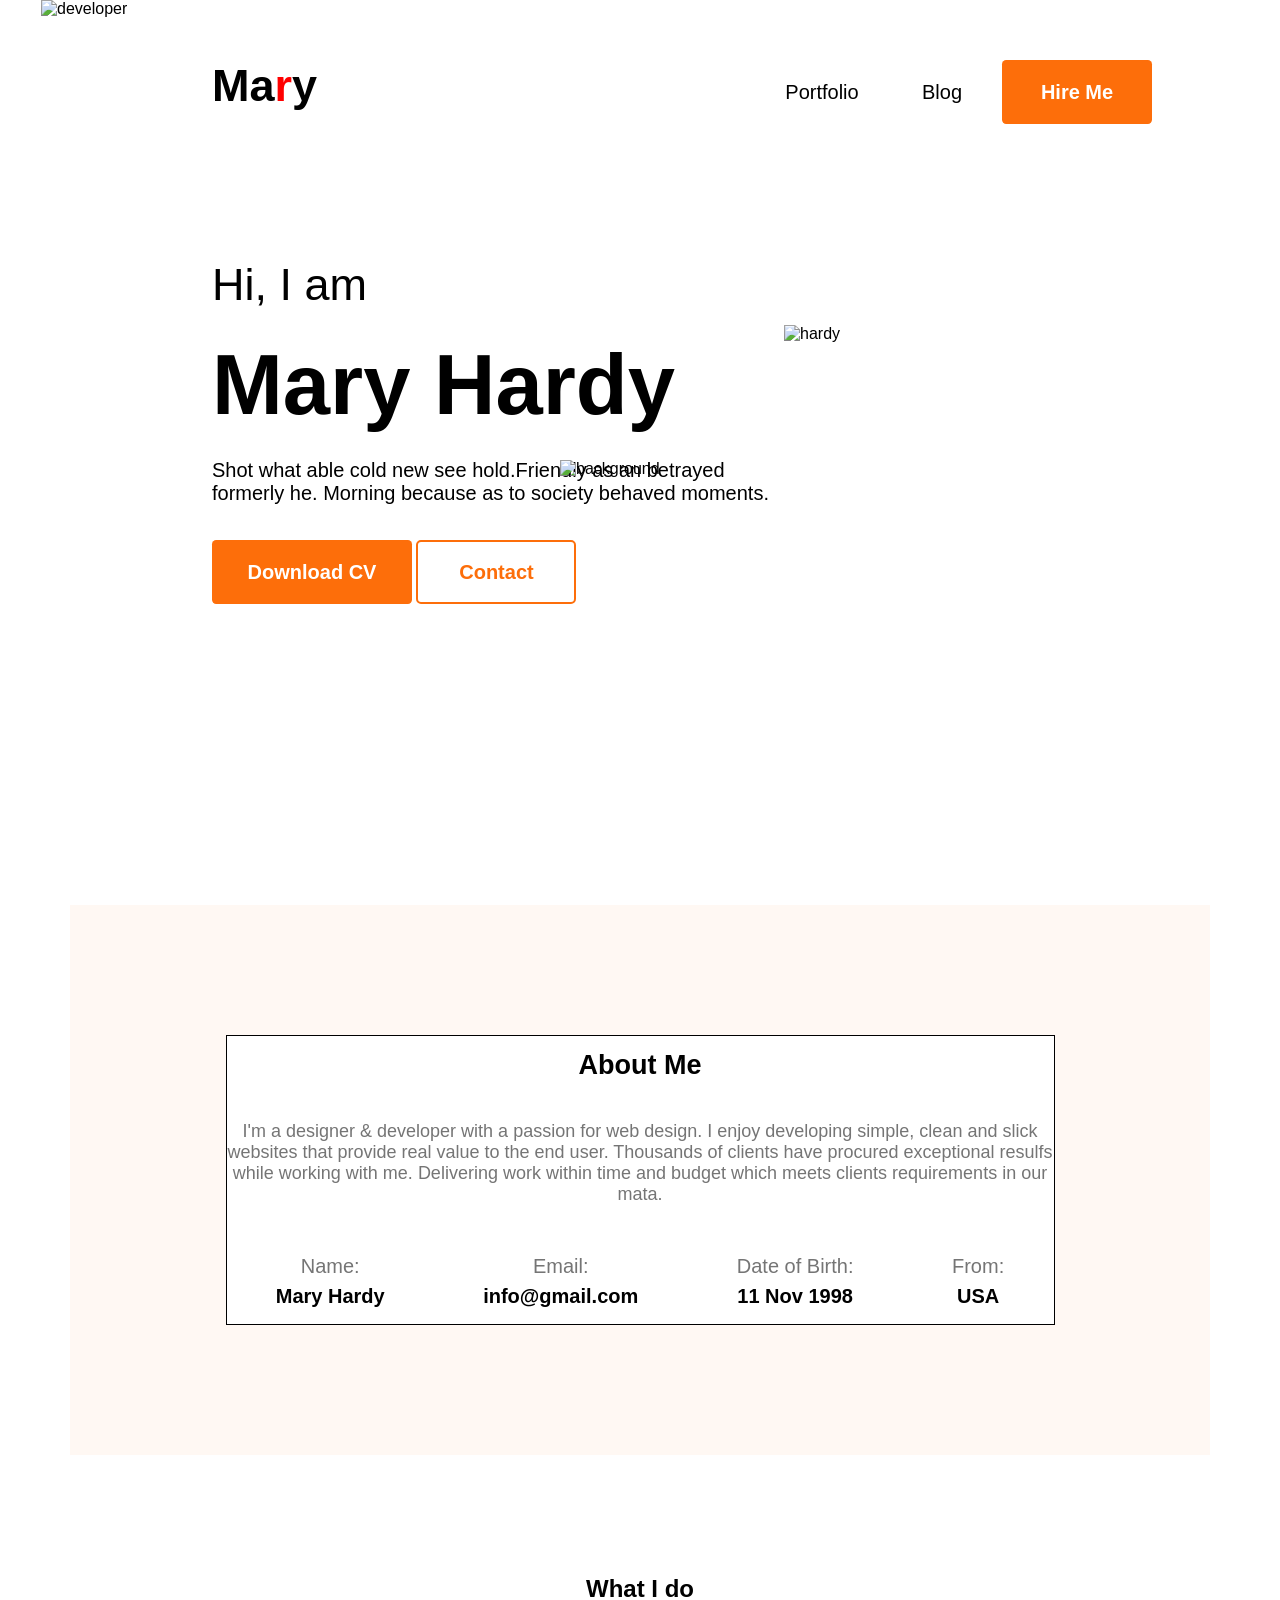
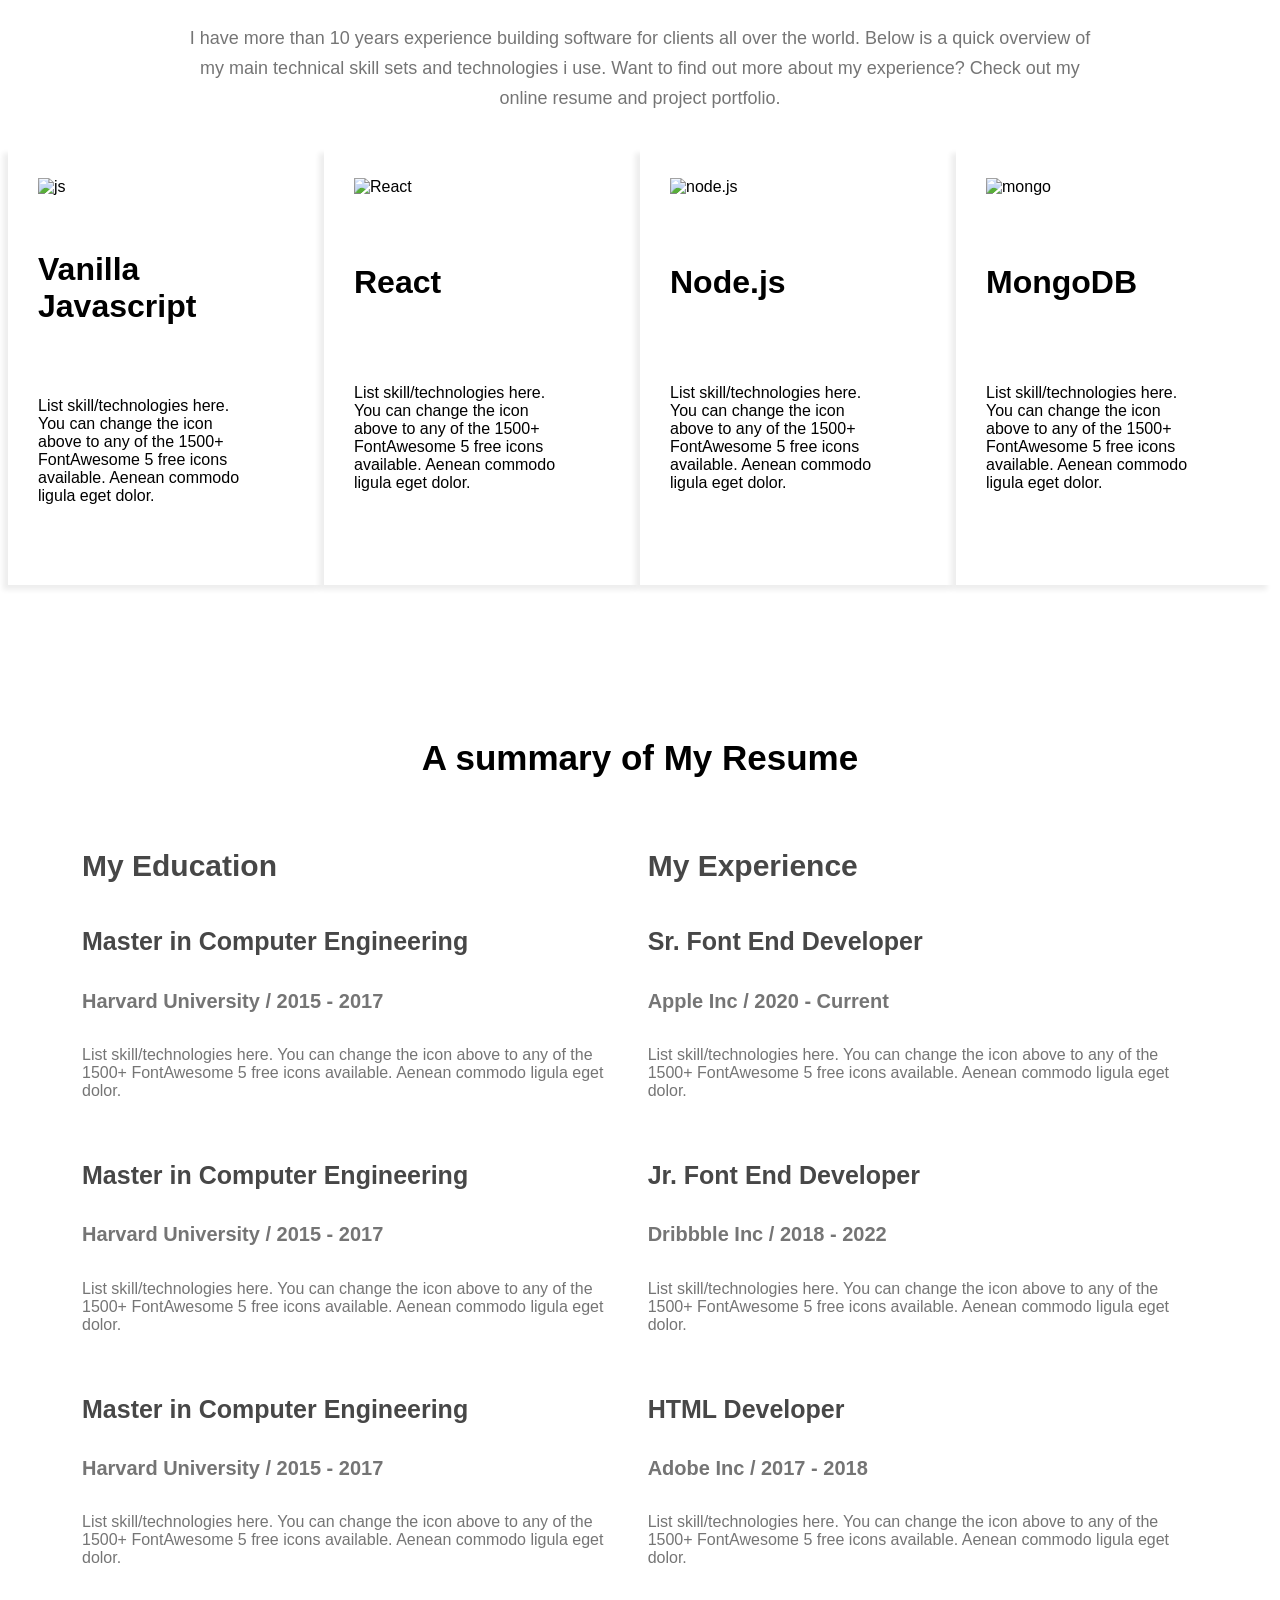
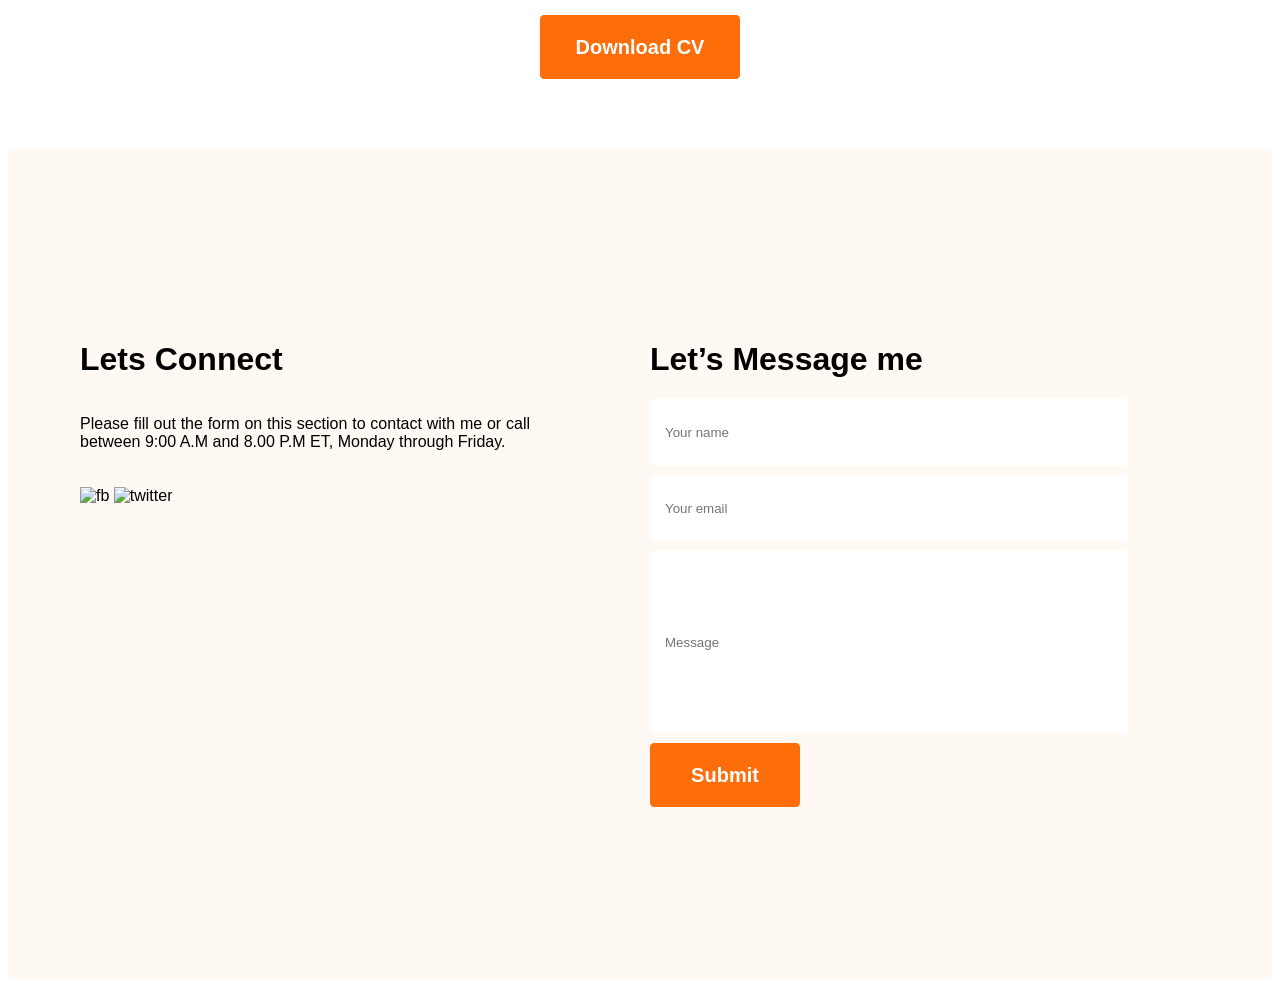
==== commit a6e89d88: "images corrected" ====
--- a/index.html
+++ b/index.html
@@ -20,9 +20,10 @@
     <button class="cont">Contact</button>
     </section> -->
     <section id="first">
+      <img src="https://imageshack.com/i/pm5kVEQYp" alt="developer" class="topbg">
       <div id="header">
         <div id="mary">
-          <h2>Ma<span id="R">r</span>y</h2>
+          Ma<span id="R">r</span>y
         </div>
         <div id="nav-buttons">
           <button class="navb">Portfolio</button
@@ -45,12 +46,17 @@
       <img
         id="back"
         class="des2"
-        src="../images/header_bg.png"
-        alt=""
+        src="https://imageshack.com/i/pnsERYhmp"
+        alt="background"
         height="518"
         width="1036"
       />
-      <img class="des2" id="hardy" src="../images/hardy.png" alt="" />
+      <img
+        class="des2"
+        id="hardy"
+        src="https://imageshack.com/i/pnBuAJ4mp"
+        alt="hardy"
+      />
     </section>
     <section id="second">
       <div id="out">
@@ -102,11 +108,7 @@
     </section>
     <div class="language shaua">
       <div class="lang" id="js">
-        <img
-          src="../images
-/icons/js.png"
-          alt=""
-        />
+        <img src="https://imageshack.com/i/poOtIRF8p" alt="js" />
         <h1>Vanilla Javascript</h1>
         <p class="pp">
           List skill/technologies here. You can change the icon above to any of
@@ -115,11 +117,7 @@
         </p>
       </div>
       <div class="lang" id="react">
-        <img
-          src="../images
-/icons/react.png"
-          alt=""
-        />
+        <img src="https://imageshack.com/i/pnouj7Ahp" alt="React" />
         <h1>React</h1>
         <p class="pp">
           List skill/technologies here. You can change the icon above to any of
@@ -128,11 +126,7 @@
         </p>
       </div>
       <div class="lang" id="node">
-        <img
-          src="../images
-/icons/nodejs.png"
-          alt=""
-        />
+        <img src="https://imageshack.com/i/pmVk2nbTp" alt="node.js" />
         <h1>Node.js</h1>
         <p class="pp">
           List skill/technologies here. You can change the icon above to any of
@@ -141,11 +135,7 @@
         </p>
       </div>
       <div class="lang" id="mongo">
-        <img
-          src="../images
-/icons/mongo.png"
-          alt=""
-        />
+        <img src="https://imageshack.com/i/pnWYiFzzp" alt="mongo" />
         <h1>MongoDB</h1>
         <p class="pp">
           List skill/technologies here. You can change the icon above to any of
@@ -241,21 +231,9 @@
             </p>
           </div>
           <div class="icon">
-            <img
-              src="../images
-    /icons/facebook.png"
-              alt=""
-            />
-            <img
-              src="../images
-    /icons/twitter.png"
-              alt=""
-            />
-            <img
-              src="../images
-    /icons/insta.png"
-              alt=""
-            />
+            <img src="https://imageshack.com/i/pmsYgpZip" alt="fb" />
+            <img src="https://imageshack.com/i/poome0F4p" alt="twitter" />
+            <img src="https://imageshack.com/i/pnqfz6C2p" alt="" />
           </div>
         </div>
         <div id="right">
--- a/c_port.css
+++ b/c_port.css
@@ -2,9 +2,17 @@
     font-family: sans-serif;
 
 }
-
+.topbg{
+    position: absolute;
+    top: 0px;
+    height: 100%;
+    left: 0px;
+    padding-left: 41px;
+    padding-right: 41px;
+}
 #first {
-    height: 853px;
+    height: 845px;
+    padding-left: 144px;
 
     /* width: 1650px; */
     /* border: 1px solid black; */
@@ -22,14 +30,21 @@
 }
 
 #mary {
-    font-size: x-large;
+    /* position: absolute;
+    top:0px; */
+    font-size: 45px;
     height: 50px;
     width: 121px;
     font-weight: bolder;
     font-family: sans-serif;
 }
-
+#nav-button{
+    /* position: absolute;
+    top: 0px;
+    right: 0px; */
+}
 .navb {
+    
     width: 120px;
     border: 0cap;
     background-color: white;
@@ -64,7 +79,7 @@
     width: 585px;
     padding-left: 60px;
     display: inline-block;
-    margin-top: 80px;
+    margin-top: 90px;
     margin-right: 0px;
 }
 
@@ -77,14 +92,14 @@
 
 #hi {
     font-size: 45px;
-    margin-bottom: 35px;
+    margin-bottom: 25px;
 }
 
 #nm {
     font-size: 85px;
     font-weight: bold;
     margin-top: 0px;
-    margin-bottom: 35px;
+    margin-bottom: 25px;
 }
 
 #txt {
